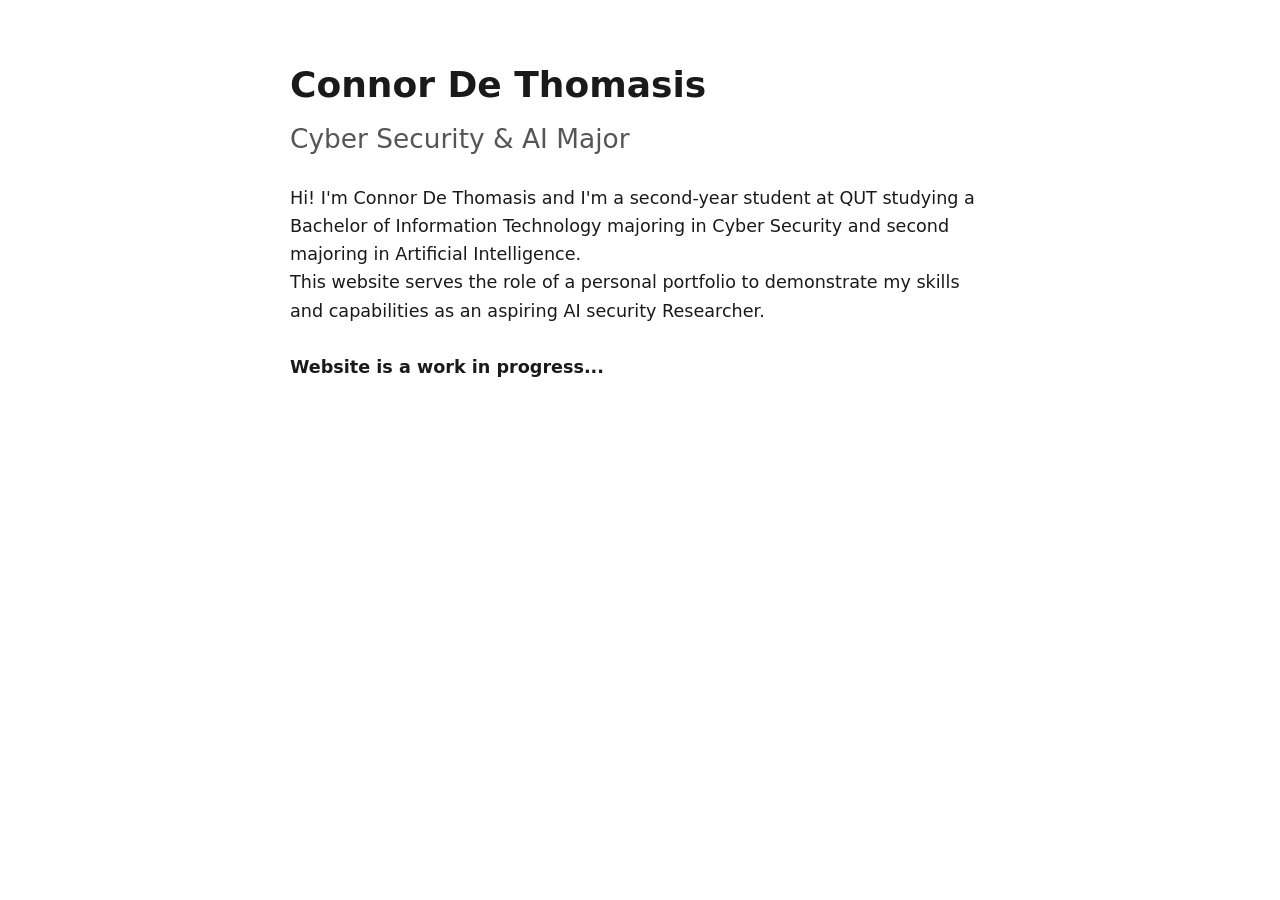
==== index.html @ cc7275a4 "reformatted" ====
<!DOCTYPE html>
<!--[if lt IE 7]>      <html class="no-js lt-ie9 lt-ie8 lt-ie7"> <![endif]-->
<!--[if IE 7]>         <html class="no-js lt-ie9 lt-ie8"> <![endif]-->
<!--[if IE 8]>         <html class="no-js lt-ie9"> <![endif]-->
<!--[if gt IE 8]>      <html class="no-js"> <!--<![endif]-->
<html>
    <head>
        <meta charset="utf-8">
        <meta http-equiv="X-UA-Compatible" content="IE=edge">
        <title>Connor De Thomasis</title>
        <meta name="description" content="">
        <meta name="viewport" content="width=device-width, initial-scale=1">
        <link rel="stylesheet" href="style.css">
    </head>
    <body>
        <!--[if lt IE 7]>
            <p class="browsehappy">You are using an <strong>outdated</strong> browser. Please <a href="#">upgrade your browser</a> to improve your experience.</p>
        <![endif]-->
        <h1>Connor De Thomasis</h1>
        <h2>Cyber Security & AI Major</h2>
        <p>
            Hi! I'm Connor De Thomasis and I'm a second-year student at QUT studying a Bachelor of Information Technology 
            majoring in Cyber Security and second majoring in Artificial Intelligence.<br>
            This website serves the role of a personal portfolio to demonstrate 
            my skills and capabilities as an aspiring AI security Researcher.<br>
            <br>
            <strong>Website is a work in progress...</strong>
        </p>
    </body>
</html>
---- style.css ----
body {
  max-width: 700px;
  margin: 0 auto;
  padding: 2rem 1.5rem;
  font-family: system-ui, -apple-system, Arial, sans-serif;
  font-size: 1.1rem;
  line-height: 1.6;
  color: #1a1a1a;
  background: #ffffff;
}
 
h1 {
  margin-bottom: 0.25rem;
  font-size: 2.25rem;
}
 
h2 {
  margin-top: 0;
  font-weight: normal;
  color: #555;
}
 
p {
  margin-top: 1.5rem;
}
 
a {
  color: #0066cc;
}
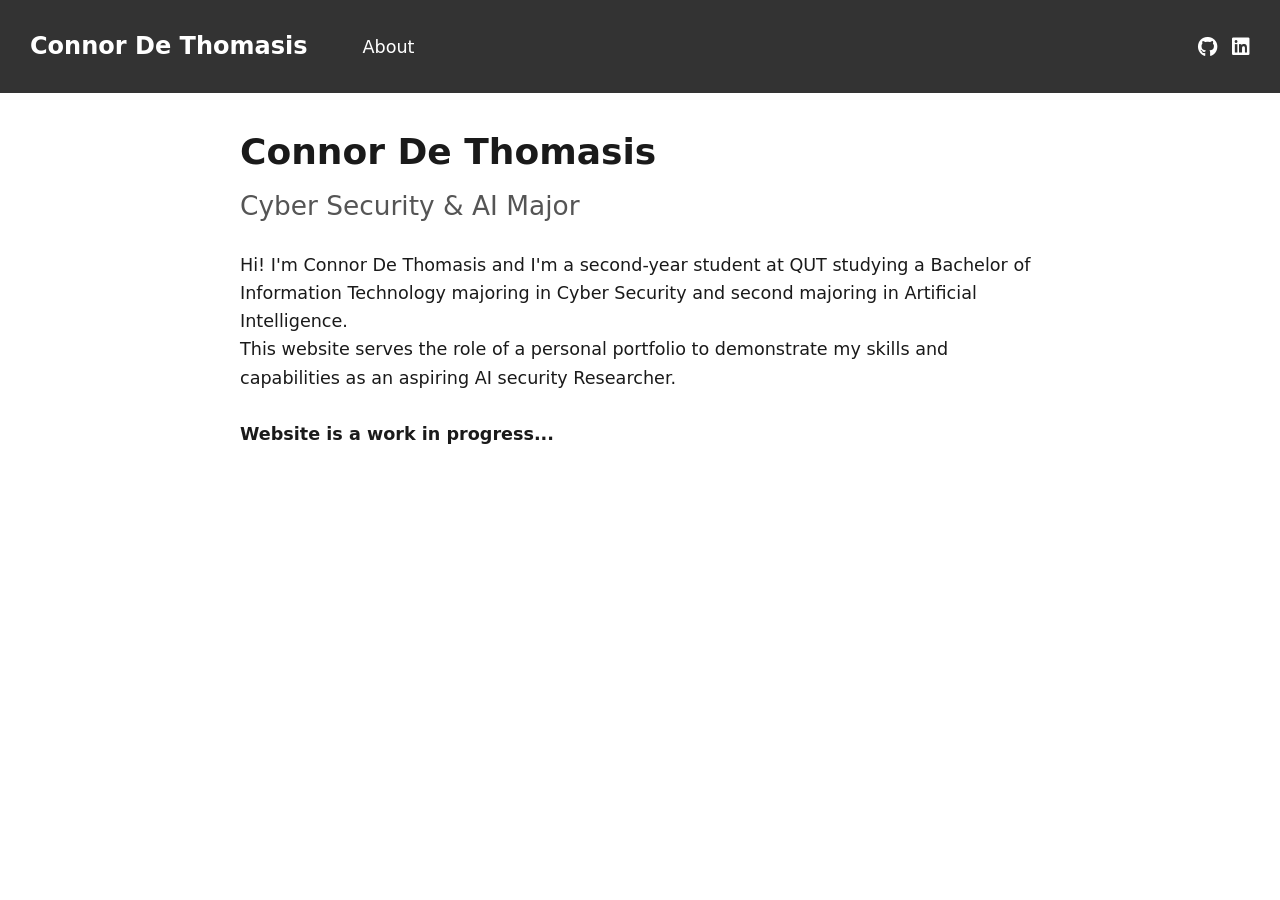
==== commit ad7d164a: "Added Navbar" ====
--- a/index.html
+++ b/index.html
@@ -10,21 +10,50 @@
         <title>Connor De Thomasis</title>
         <meta name="description" content="">
         <meta name="viewport" content="width=device-width, initial-scale=1">
+        <!-- Styling -->
         <link rel="stylesheet" href="style.css">
+        <!-- Icon Container -->
+        <link rel="stylesheet" href="https://cdnjs.cloudflare.com/ajax/libs/font-awesome/6.5.1/css/all.min.css">
     </head>
+    
     <body>
+
+        <!-- Navigation Bar -->
+        
+        <nav class="navbar">
+            <div class="nav-left">
+                <div class="logo">Connor De Thomasis</div>
+
+                <ul class="nav-links">
+                    <li><a href="#about">About</a></li>
+                </ul>
+            </div>
+            <div class="social-icons">
+                <a href="https://github.com/connordethomasis" target="_blank" aria-label="GitHub"><i class="fab fa-github"></i></a>
+                <a href="https://www.linkedin.com/in/connor-de-thomasis/" target="_blank" aria-label="LinkedIn"><i class="fab fa-linkedin"></i></a>
+            </div>
+        </nav>
+
         <!--[if lt IE 7]>
             <p class="browsehappy">You are using an <strong>outdated</strong> browser. Please <a href="#">upgrade your browser</a> to improve your experience.</p>
         <![endif]-->
-        <h1>Connor De Thomasis</h1>
-        <h2>Cyber Security & AI Major</h2>
-        <p>
-            Hi! I'm Connor De Thomasis and I'm a second-year student at QUT studying a Bachelor of Information Technology 
-            majoring in Cyber Security and second majoring in Artificial Intelligence.<br>
-            This website serves the role of a personal portfolio to demonstrate 
-            my skills and capabilities as an aspiring AI security Researcher.<br>
-            <br>
-            <strong>Website is a work in progress...</strong>
-        </p>
+        <main class="text-container">
+
+        <section id="about">
+            <h1>Connor De Thomasis</h1>
+            <h2>Cyber Security & AI Major</h2>
+            <p>
+                Hi! I'm Connor De Thomasis and I'm a second-year student at QUT studying a Bachelor of Information Technology 
+                majoring in Cyber Security and second majoring in Artificial Intelligence.<br>
+                This website serves the role of a personal portfolio to demonstrate 
+                my skills and capabilities as an aspiring AI security Researcher.<br>
+                <br>
+                <strong>Website is a work in progress...</strong>
+            </p>
+        </section>
+
+        </main>
+        
+        
     </body>
 </html>
--- a/style.css
+++ b/style.css
@@ -1,12 +1,73 @@
 body {
-  max-width: 700px;
   margin: 0 auto;
-  padding: 2rem 1.5rem;
   font-family: system-ui, -apple-system, Arial, sans-serif;
   font-size: 1.1rem;
   line-height: 1.6;
   color: #1a1a1a;
   background: #ffffff;
+}
+
+.navbar {
+  display: flex;
+  justify-content: space-between;
+  align-items: center;
+  background-color: #333;
+  padding: 15px 30px;
+}
+
+/* Includes Logo and Nav Links */
+.nav-left {
+  display: flex;
+  align-items: center;
+}
+
+.logo {
+  color: #fff;
+  font-size: 24px;
+  font-weight: bold;
+}
+
+.nav-links {
+  display: flex;
+  list-style: none;
+}
+
+.nav-links li {
+  padding: 0 15px;
+}
+
+.nav-links a {
+  color: #fff;
+  text-decoration: none;
+}
+
+.nav-links a:hover {
+  color: #ccb844  
+}
+
+/* Aligned to the right */
+.social-icons {
+  display: flex;
+  gap: 15px;
+}
+
+.social-icons a {
+  color: #fff;
+  font-size: 20px;
+  transition: transform 0.2s ease, color 0.2s ease;
+}
+
+.social-icons a:hover {
+  color: #ccb844;
+  transform: scale(1.1);
+}
+
+
+/* Body excluding Navbar */
+.text-container {
+  max-width: 800px;
+  margin: 0 auto;
+  padding: 0 20px;
 }
  
 h1 {
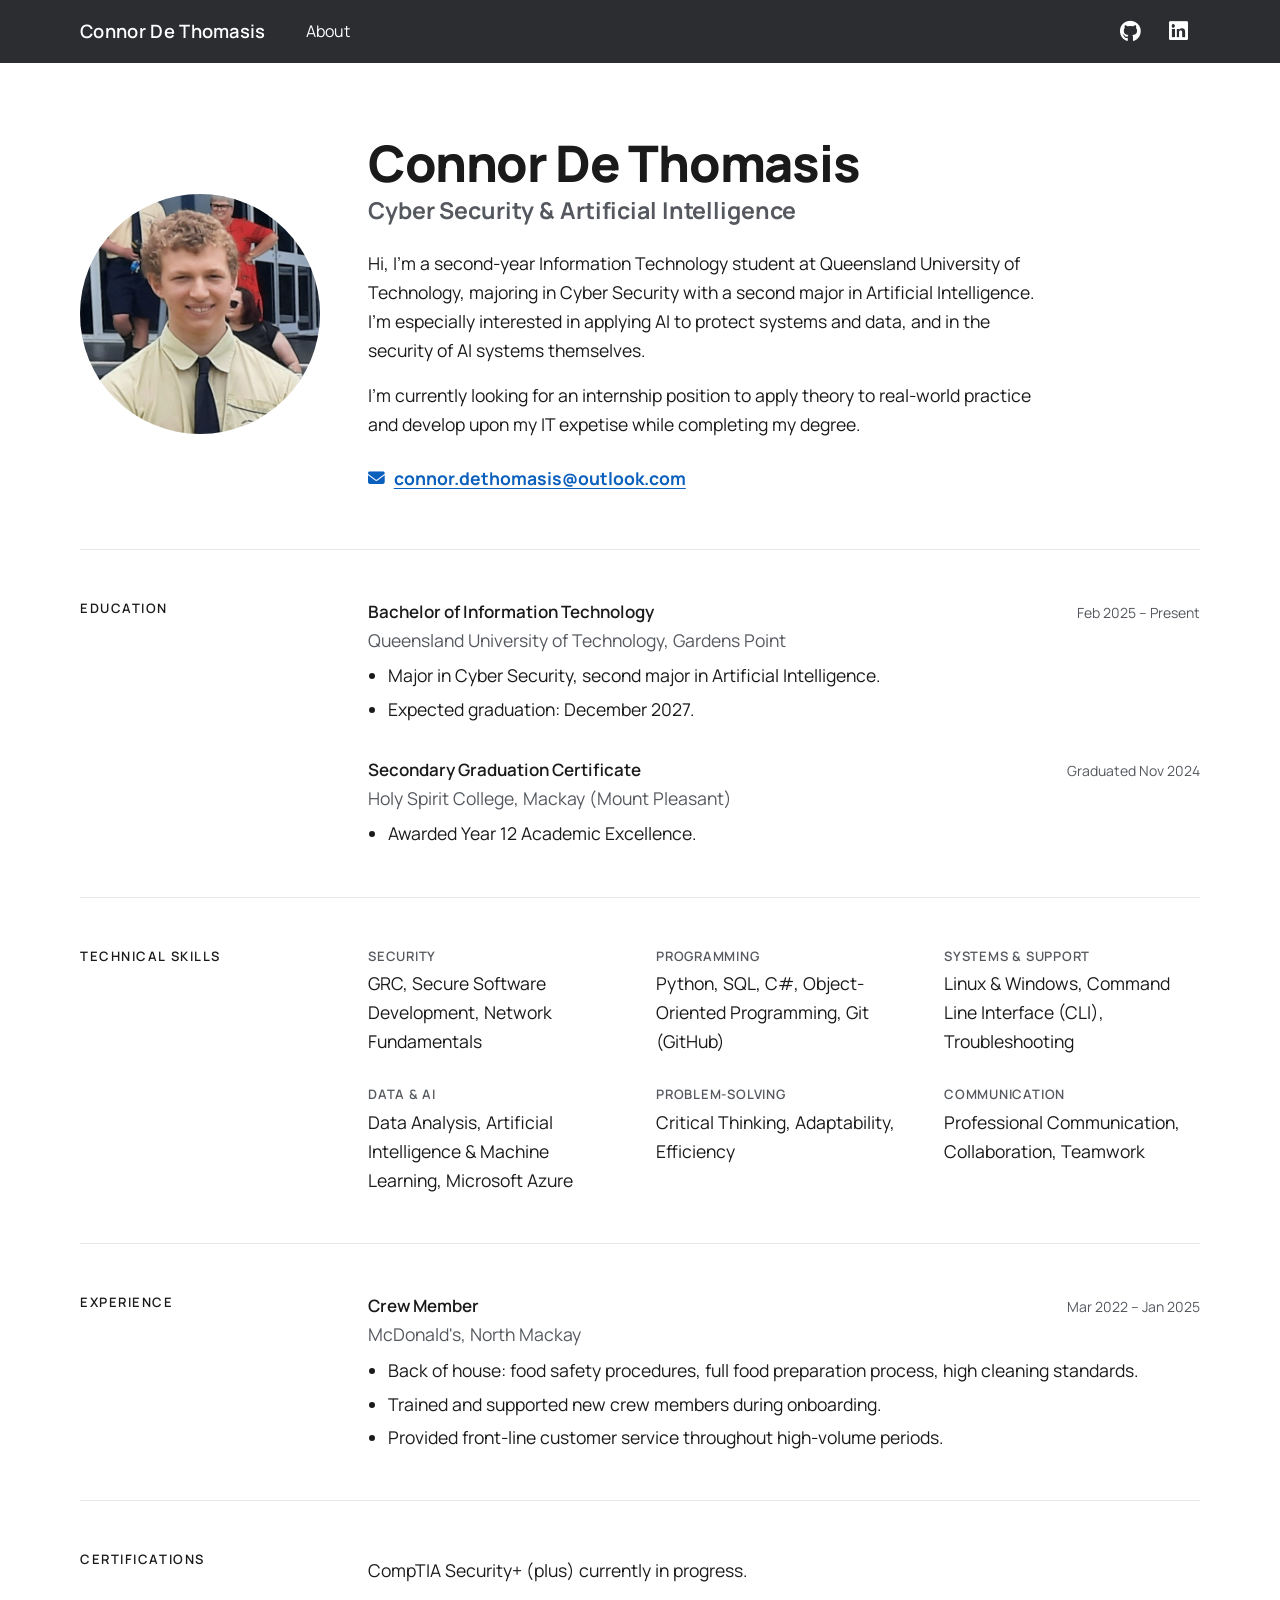
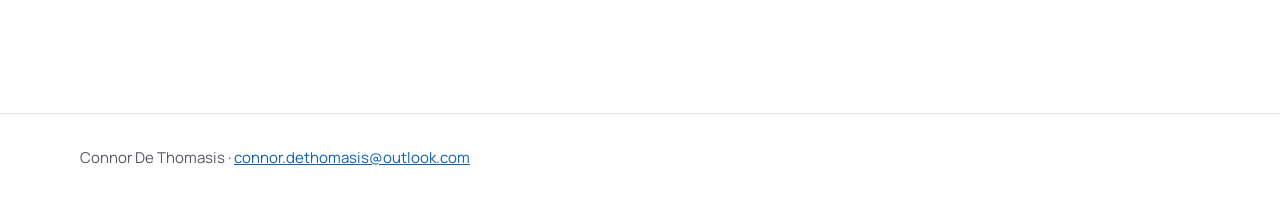
==== commit 0c75bda0: "Completed About Section, Revised Styling & Added JS" ====
--- a/index.html
+++ b/index.html
@@ -1,59 +1,184 @@
 <!DOCTYPE html>
-<!--[if lt IE 7]>      <html class="no-js lt-ie9 lt-ie8 lt-ie7"> <![endif]-->
-<!--[if IE 7]>         <html class="no-js lt-ie9 lt-ie8"> <![endif]-->
-<!--[if IE 8]>         <html class="no-js lt-ie9"> <![endif]-->
-<!--[if gt IE 8]>      <html class="no-js"> <!--<![endif]-->
-<html>
+<!--[if lt IE 7]>      <html lang="en" class="no-js lt-ie9 lt-ie8 lt-ie7"> <![endif]-->
+<!--[if IE 7]>         <html lang="en" class="no-js lt-ie9 lt-ie8"> <![endif]-->
+<!--[if IE 8]>         <html lang="en" class="no-js lt-ie9"> <![endif]-->
+<!--[if gt IE 8]>      <html lang="en"> <![endif]-->
     <head>
         <meta charset="utf-8">
         <meta http-equiv="X-UA-Compatible" content="IE=edge">
-        <title>Connor De Thomasis</title>
-        <meta name="description" content="">
+        <title>Connor De Thomasis — Cyber Security &amp; AI</title>
+        <meta name="description" content="Personal portfolio of Connor De Thomasis, an Information Technology student at QUT majoring in Cyber Security with a second major in Artificial Intelligence.">
         <meta name="viewport" content="width=device-width, initial-scale=1">
+        <!-- Typeface -->
+        <link rel="preconnect" href="https://fonts.googleapis.com">
+        <link rel="preconnect" href="https://fonts.gstatic.com" crossorigin>
+        <link rel="stylesheet" href="https://fonts.googleapis.com/css2?family=Manrope:wght@400;500;600;700&display=swap">
         <!-- Styling -->
         <link rel="stylesheet" href="style.css">
         <!-- Icon Container -->
         <link rel="stylesheet" href="https://cdnjs.cloudflare.com/ajax/libs/font-awesome/6.5.1/css/all.min.css">
     </head>
-    
+
     <body>
 
+        <a class="skip-link" href="#main">Skip to main content</a>
+
         <!-- Navigation Bar -->
-        
-        <nav class="navbar">
-            <div class="nav-left">
-                <div class="logo">Connor De Thomasis</div>
 
-                <ul class="nav-links">
-                    <li><a href="#about">About</a></li>
-                </ul>
-            </div>
-            <div class="social-icons">
-                <a href="https://github.com/connordethomasis" target="_blank" aria-label="GitHub"><i class="fab fa-github"></i></a>
-                <a href="https://www.linkedin.com/in/connor-de-thomasis/" target="_blank" aria-label="LinkedIn"><i class="fab fa-linkedin"></i></a>
+        <nav class="navbar" aria-label="Primary">
+            <div class="nav-inner">
+                <div class="nav-left">
+                    <div class="logo">Connor De Thomasis</div>
+
+                    <ul class="nav-links">
+                        <li><a href="#about">About</a></li>
+                    </ul>
+                </div>
+                <div class="social-icons">
+                    <a href="https://github.com/connordethomasis" target="_blank" rel="noopener" aria-label="GitHub profile (opens in a new tab)"><i class="fab fa-github" aria-hidden="true"></i></a>
+                    <a href="https://www.linkedin.com/in/connor-de-thomasis/" target="_blank" rel="noopener" aria-label="LinkedIn profile (opens in a new tab)"><i class="fab fa-linkedin" aria-hidden="true"></i></a>
+                </div>
             </div>
         </nav>
 
         <!--[if lt IE 7]>
             <p class="browsehappy">You are using an <strong>outdated</strong> browser. Please <a href="#">upgrade your browser</a> to improve your experience.</p>
         <![endif]-->
-        <main class="text-container">
 
-        <section id="about">
-            <h1>Connor De Thomasis</h1>
-            <h2>Cyber Security & AI Major</h2>
-            <p>
-                Hi! I'm Connor De Thomasis and I'm a second-year student at QUT studying a Bachelor of Information Technology 
-                majoring in Cyber Security and second majoring in Artificial Intelligence.<br>
-                This website serves the role of a personal portfolio to demonstrate 
-                my skills and capabilities as an aspiring AI security Researcher.<br>
-                <br>
-                <strong>Website is a work in progress...</strong>
-            </p>
+        <main class="page" id="main" tabindex="-1">
+
+        <section id="about" class="hero" aria-labelledby="about-heading">
+
+            <div class="hero-portrait">
+                <img class="portrait" src="Images/pfp.jpg" width="600" height="600"
+                     alt="Connor De Thomasis">
+            </div>
+
+            <div class="hero-text">
+                <h1 id="about-heading">Connor De Thomasis</h1>
+                <p class="tagline">Cyber Security &amp; Artificial Intelligence</p>
+                <p class="lede">
+                    Hi, I'm a second-year Information Technology student at Queensland University of
+                    Technology, majoring in Cyber Security with a second major in Artificial
+                    Intelligence. I'm especially interested in applying AI to protect systems and
+                    data, and in the security of AI systems themselves.
+                </p>
+                <p class="lede">
+                    I'm currently looking for an internship position to apply theory to real-world 
+                    practice and develop upon my IT expetise while completing my degree.
+                </p>
+                <p class="email">
+                    <a href="mailto:connor.dethomasis@outlook.com">
+                        <i class="fas fa-envelope" aria-hidden="true"></i>
+                        <span>connor.dethomasis@outlook.com</span>
+                    </a>
+                </p>
+            </div>
+
+        </section>
+
+        <section class="section" aria-labelledby="education-heading">
+            <h2 id="education-heading">Education</h2>
+
+            <div class="section-body">
+                <article class="entry">
+                    <div class="entry-head">
+                        <h3>Bachelor of Information Technology</h3>
+                        <p class="entry-date">Feb 2025 – Present</p>
+                    </div>
+                    <p class="entry-org">Queensland University of Technology, Gardens Point</p>
+                    <ul>
+                        <li>Major in Cyber Security, second major in Artificial Intelligence.</li>
+                        <li>Expected graduation: December 2027.</li>
+                    </ul>
+                </article>
+
+                <article class="entry">
+                    <div class="entry-head">
+                        <h3>Secondary Graduation Certificate</h3>
+                        <p class="entry-date">Graduated Nov 2024</p>
+                    </div>
+                    <p class="entry-org">Holy Spirit College, Mackay (Mount Pleasant)</p>
+                    <ul>
+                        <li>Awarded Year 12 Academic Excellence.</li>
+                    </ul>
+                </article>
+            </div>
+        </section>
+
+        <section class="section" aria-labelledby="skills-heading">
+            <h2 id="skills-heading">Technical Skills</h2>
+
+            <div class="section-body">
+                <dl class="skills">
+                    <div class="skill">
+                        <dt>Security</dt>
+                        <dd>GRC, Secure Software Development, Network Fundamentals</dd>
+                    </div>
+                    <div class="skill">
+                        <dt>Programming</dt>
+                        <dd>Python, SQL, C#, Object-Oriented Programming, Git (GitHub)</dd>
+                    </div>
+                    <div class="skill">
+                        <dt>Systems &amp; Support</dt>
+                        <dd>Linux &amp; Windows, Command Line Interface (CLI), Troubleshooting</dd>
+                    </div>
+                    <div class="skill">
+                        <dt>Data &amp; AI</dt>
+                        <dd>Data Analysis, Artificial Intelligence &amp; Machine Learning, Microsoft Azure</dd>
+                    </div>
+                    <div class="skill">
+                        <dt>Problem-Solving</dt>
+                        <dd>Critical Thinking, Adaptability, Efficiency</dd>
+                    </div>
+                    <div class="skill">
+                        <dt>Communication</dt>
+                        <dd>Professional Communication, Collaboration, Teamwork</dd>
+                    </div>
+                </dl>
+            </div>
+        </section>
+
+        <section class="section" aria-labelledby="experience-heading">
+            <h2 id="experience-heading">Experience</h2>
+
+            <div class="section-body">
+                <article class="entry">
+                    <div class="entry-head">
+                        <h3>Crew Member</h3>
+                        <p class="entry-date">Mar 2022 – Jan 2025</p>
+                    </div>
+                    <p class="entry-org">McDonald's, North Mackay</p>
+                    <ul>
+                        <li>Back of house: food safety procedures, full food preparation process, high cleaning standards.</li>
+                        <li>Trained and supported new crew members during onboarding.</li>
+                        <li>Provided front-line customer service throughout high-volume periods.</li>
+                    </ul>
+                </article>
+            </div>
+        </section>
+
+        <section class="section" aria-labelledby="certifications-heading">
+            <h2 id="certifications-heading">Certifications</h2>
+
+            <div class="section-body">
+                <ul class="plain-list">
+                    <li>CompTIA Security+ (plus) currently in progress.</li>
+                </ul>
+            </div>
         </section>
 
         </main>
-        
-        
+
+        <footer class="site-footer">
+            <p>
+                Connor De Thomasis
+                <span aria-hidden="true">·</span>
+                <a href="mailto:connor.dethomasis@outlook.com">connor.dethomasis@outlook.com</a>
+            </p>
+        </footer>
+
+        <script src="script.js" defer></script>
+
     </body>
 </html>
--- a/style.css
+++ b/style.css
@@ -1,90 +1,385 @@
+:root {
+  --container: 1120px;
+  --label-col: 240px;   /* portrait in the hero, section label below it */
+  --gutter: 3rem;
+
+  --ink: #1a1a1a;
+  --ink-muted: #55595f;
+  --bg: #fff;
+  --bar: #2b2d31;
+  --accent: #ccb844;
+  --link: #0b5fbd;
+  --rule: #e4e6e9;
+
+  --font: 'Manrope', system-ui, -apple-system, 'Segoe UI', Roboto, Helvetica, Arial, sans-serif;
+}
+
 body {
+  margin: 0;
+  font-family: var(--font);
+  font-size: 1.1rem;
+  font-weight: 400;
+  line-height: 1.65;
+  color: var(--ink);
+  background: var(--bg);
+  overflow-wrap: break-word;
+}
+
+/* WCAG 2.2 — 2.4.7 Focus Visible, 2.4.13 Focus Appearance.
+   Outlines clear 3:1 against the surface behind them. */
+a:focus-visible,
+main:focus-visible {
+  outline: 3px solid var(--ink);
+  outline-offset: 2px;
+  border-radius: 3px;
+}
+
+.navbar a:focus-visible {
+  outline-color: var(--accent);
+}
+
+main:focus-visible {
+  outline-offset: -3px;
+}
+
+/* WCAG 2.2 — 2.4.1 Bypass Blocks */
+.skip-link {
+  position: absolute;
+  left: 1rem;
+  top: 1rem;
+  z-index: 30;
+  padding: 0.5rem 1rem;
+  background: var(--bg);
+  color: var(--ink);
+  border: 2px solid var(--ink);
+  border-radius: 4px;
+  transform: translateY(-400%);
+}
+
+.skip-link:focus {
+  transform: translateY(0);
+}
+
+/* --- Navigation --- */
+
+.navbar {
+  position: sticky;
+  top: 0;
+  z-index: 20;
+  background-color: var(--bar);
+  transition: transform 0.25s ease;
+}
+
+.navbar.is-hidden {
+  transform: translateY(-100%);
+}
+
+/* WCAG 2.2 — 2.3.3 Animation from Interactions */
+@media (prefers-reduced-motion: reduce) {
+  .navbar {
+    transition: none;
+  }
+}
+
+.nav-inner {
+  display: flex;
+  flex-wrap: wrap;
+  gap: 0.5rem 2rem;
+  justify-content: space-between;
+  align-items: center;
+  max-width: var(--container);
   margin: 0 auto;
-  font-family: system-ui, -apple-system, Arial, sans-serif;
-  font-size: 1.1rem;
-  line-height: 1.6;
-  color: #1a1a1a;
-  background: #ffffff;
-}
-
-.navbar {
-  display: flex;
-  justify-content: space-between;
-  align-items: center;
-  background-color: #333;
-  padding: 15px 30px;
-}
-
-/* Includes Logo and Nav Links */
+  padding: 0.6rem 2rem;
+}
+
 .nav-left {
   display: flex;
-  align-items: center;
+  flex-wrap: wrap;
+  align-items: center;
+  gap: 2.5rem;
 }
 
 .logo {
   color: #fff;
-  font-size: 24px;
-  font-weight: bold;
+  font-size: 1.15rem;
+  font-weight: 600;
+  letter-spacing: 0.02rem;
 }
 
 .nav-links {
   display: flex;
+  gap: 0.75rem;
   list-style: none;
-}
-
-.nav-links li {
-  padding: 0 15px;
-}
-
-.nav-links a {
+  margin: 0;
+  padding: 0;
+}
+
+.nav-links a,
+.social-icons a {
+  display: inline-flex;
+  align-items: center;
+  justify-content: center;
+  min-width: 2.75rem;
+  min-height: 2.75rem;
   color: #fff;
   text-decoration: none;
 }
 
-.nav-links a:hover {
-  color: #ccb844  
-}
-
-/* Aligned to the right */
+.nav-links a {
+  font-size: 1rem;
+}
+
+.nav-links a:hover,
+.social-icons a:hover {
+  color: var(--accent);
+}
+
 .social-icons {
   display: flex;
-  gap: 15px;
+  gap: 0.25rem;
 }
 
 .social-icons a {
-  color: #fff;
-  font-size: 20px;
+  font-size: 1.35rem;
   transition: transform 0.2s ease, color 0.2s ease;
 }
 
 .social-icons a:hover {
-  color: #ccb844;
   transform: scale(1.1);
 }
 
-
-/* Body excluding Navbar */
-.text-container {
-  max-width: 800px;
+/* --- Page shell --- */
+
+.page {
+  max-width: var(--container);
   margin: 0 auto;
-  padding: 0 20px;
-}
- 
+  padding: 4.5rem 2rem 5rem;
+}
+
+.page:focus {
+  outline: none;
+}
+
+/* One shared spine: Narrow left column and Wide content column */
+.hero,
+.section {
+  scroll-margin-top: 5rem; /* info doesn't end up under the navbar when jumped to via an anchor link */
+  display: grid;
+  grid-template-columns: minmax(0, var(--label-col)) minmax(0, 1fr);
+  gap: 0 var(--gutter);
+}
+
+/* --- Hero --- */
+
+.hero {
+  align-items: center;
+  padding-bottom: 3.5rem;
+}
+
+.portrait {
+  display: block;
+  width: 100%;
+  height: auto;
+  aspect-ratio: 1;
+  object-fit: cover;
+  border-radius: 50%;
+}
+
+.hero-text > :first-child {
+  margin-top: 0;
+}
+
+.hero-text > :last-child {
+  margin-bottom: 0;
+}
+
 h1 {
-  margin-bottom: 0.25rem;
-  font-size: 2.25rem;
-}
- 
+  margin: 0 0 0.25rem;
+  font-size: clamp(2.25rem, 1.55rem + 2.4vw, 3.15rem);
+  font-weight: 900;
+  line-height: 1.1;
+  letter-spacing: -0.025em;
+}
+
+.tagline {
+  margin: 0 0 1.5rem;
+  font-size: clamp(1.2rem, 1.02rem + 0.6vw, 1.45rem);
+  font-weight: 700;
+  line-height: 1.3;
+  letter-spacing: -0.005em;
+  color: var(--ink-muted);
+}
+
+/* Keeps the intro at a readable line length */
+.lede {
+  max-width: 62ch;
+}
+
+.email {
+  margin-top: 1.5rem;
+}
+
+/* Standalone email link */
+.email a,
+.site-footer a {
+  display: inline-block;
+  min-height: 1.5rem;
+}
+
+.email a {
+  display: inline-flex;
+  align-items: center;
+  gap: 0.55rem;
+  font-weight: 700;
+  text-decoration: none;
+}
+
+.email a .fa-envelope {
+  font-size: 0.95em;
+}
+
+.email a span {
+  text-decoration: underline;
+  text-underline-offset: 0.16em;
+}
+
+.email a:hover span {
+  text-decoration-thickness: 2px;
+}
+
+/* --- Sections --- */
+
+.section {
+  border-top: 1px solid var(--rule);
+  padding: 3rem 0;
+}
+
 h2 {
-  margin-top: 0;
-  font-weight: normal;
-  color: #555;
-}
- 
+  margin: 0;
+  font-size: 0.8125rem;
+  font-weight: 600;
+  letter-spacing: 0.12em;
+  text-transform: uppercase;
+  color: var(--ink);
+}
+
+h3 {
+  margin: 0;
+  font-size: 1.0625rem;
+  font-weight: 600;
+}
+
+.entry + .entry {
+  margin-top: 2rem;
+}
+
+.entry-head {
+  display: flex;
+  flex-wrap: wrap;
+  justify-content: space-between;
+  align-items: baseline;
+  gap: 0 1rem;
+}
+
+.entry-date {
+  margin: 0;
+  font-size: 0.875rem;
+  color: var(--ink-muted);
+  white-space: nowrap;
+}
+
+.entry-org {
+  margin: 0;
+  color: var(--ink-muted);
+}
+
+/* Skill groups spread across the content column and reflow */
+.skills {
+  display: grid;
+  grid-template-columns: repeat(auto-fit, minmax(230px, 1fr));
+  gap: 1.75rem 2rem;
+  margin: 0;
+}
+
+.skill dt {
+  margin-bottom: 0.15rem;
+  font-size: 0.8125rem;
+  font-weight: 600;
+  letter-spacing: 0.06em;
+  text-transform: uppercase;
+  color: var(--ink-muted);
+}
+
+.skill dd {
+  margin: 0;
+}
+
+/* --- Footer --- */
+
+.site-footer {
+  border-top: 1px solid var(--rule);
+  color: var(--ink-muted);
+  font-size: 0.9375rem;
+}
+
+.site-footer p {
+  max-width: var(--container);
+  margin: 0 auto;
+  padding: 2rem;
+}
+
+/* --- Shared elements --- */
+
 p {
-  margin-top: 1.5rem;
-}
- 
+  margin: 1rem 0;
+}
+
+ul {
+  margin: 0.4rem 0 0;
+  padding-left: 1.25rem;
+}
+
+li + li {
+  margin-top: 0.3rem;
+}
+
+.plain-list {
+  list-style: none;
+  padding-left: 0;
+}
+
 a {
-  color: #0066cc;
+  color: var(--link);
+}
+
+/* WCAG 2.2 — 1.4.10 Reflow: single column, no horizontal scroll at 320px */
+@media (max-width: 60rem) {
+  .hero,
+  .section {
+    grid-template-columns: minmax(0, 1fr);
+    gap: 1.25rem;
+  }
+
+  .hero {
+    justify-items: start;
+    padding-bottom: 2.5rem;
+  }
+
+  .portrait {
+    max-width: 200px;
+  }
+
+  .page {
+    padding: 3rem 1.5rem 3.5rem;
+  }
+
+  .nav-inner,
+  .site-footer p {
+    padding-left: 1.5rem;
+    padding-right: 1.5rem;
+  }
+
+  .section {
+    padding: 2.5rem 0;
+  }
 }
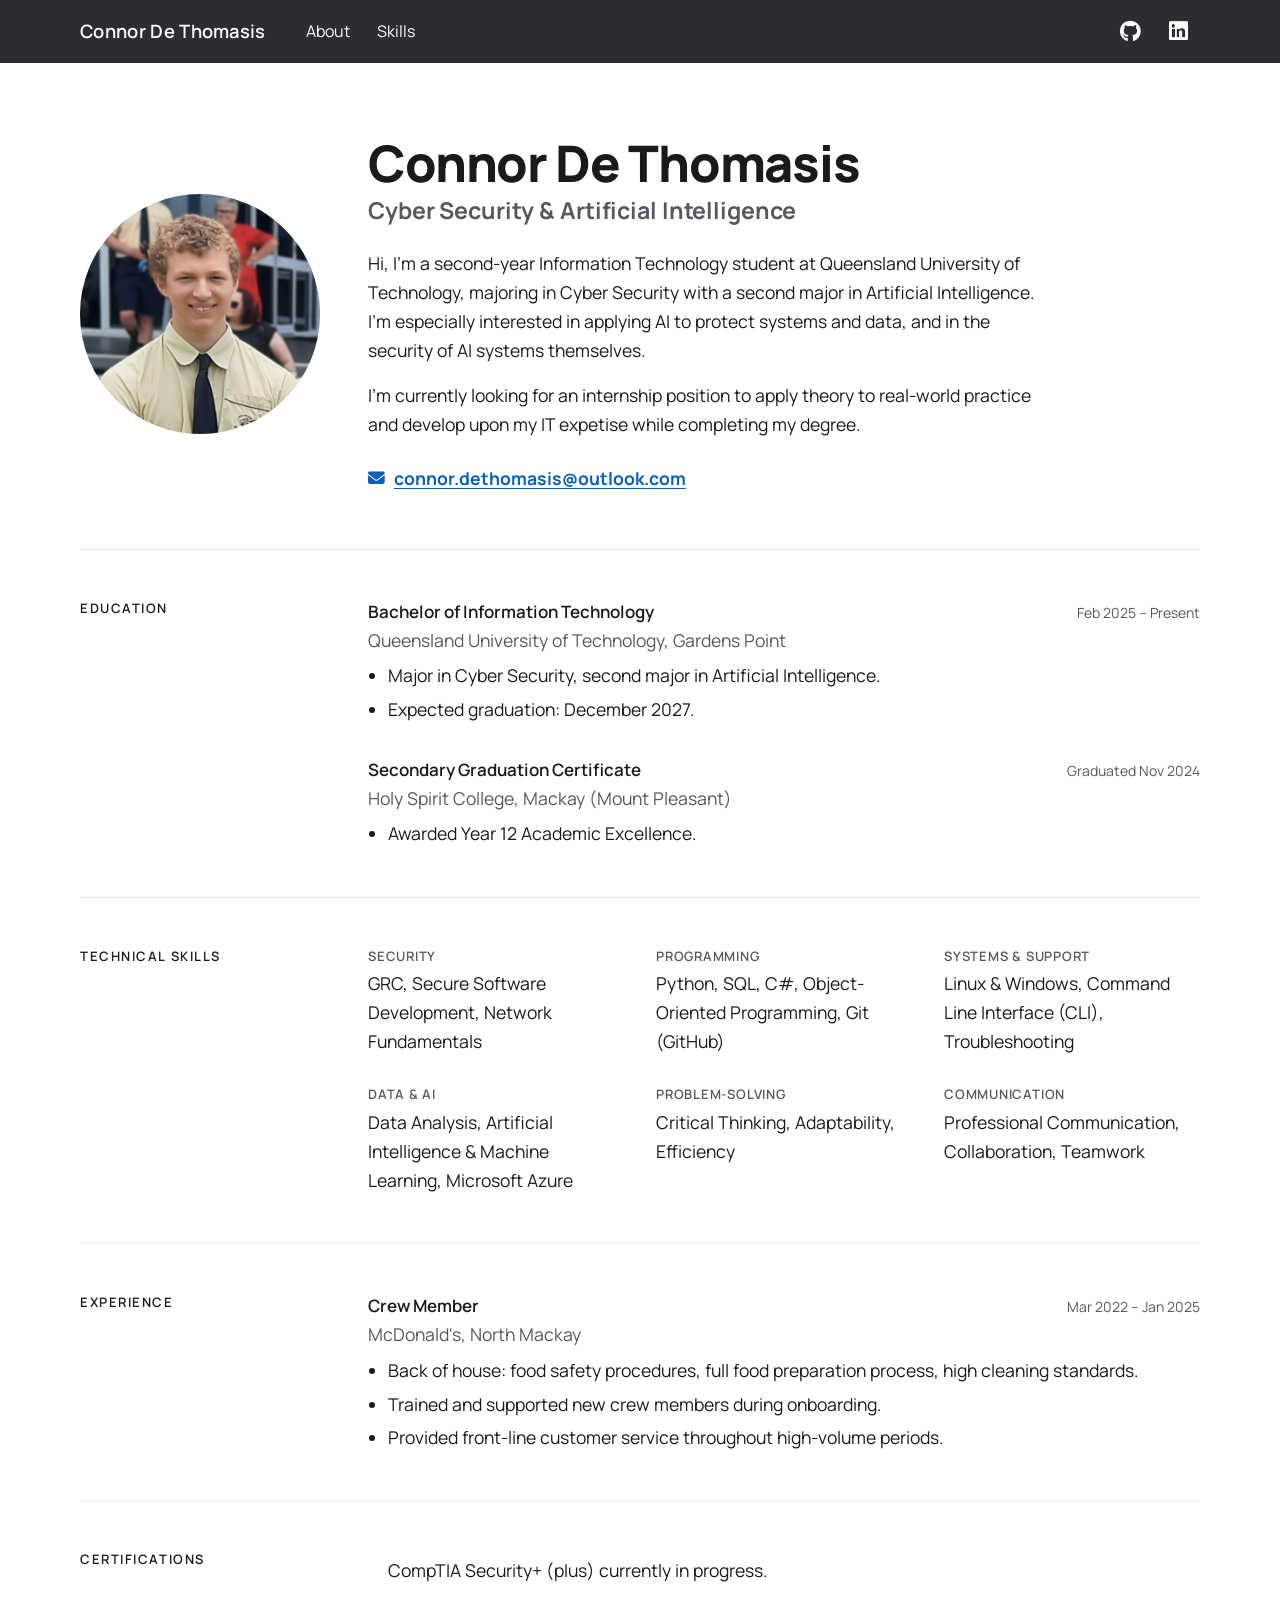
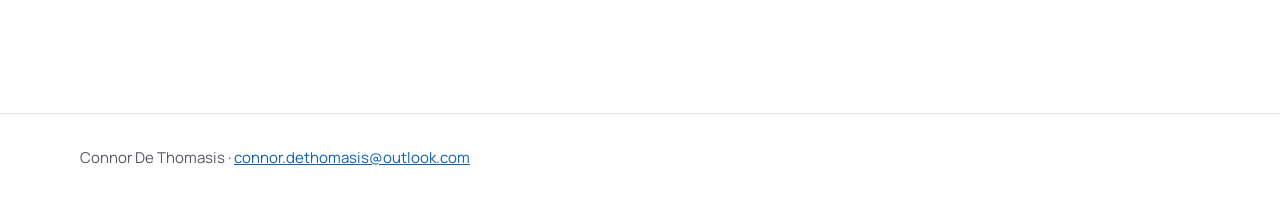
==== commit 6e9d8c54: "Navigation & Code Touch up" ====
--- a/index.html
+++ b/index.html
@@ -32,6 +32,7 @@
 
                     <ul class="nav-links">
                         <li><a href="#about">About</a></li>
+                        <li><a href="#skills">Skills</a></li>
                     </ul>
                 </div>
                 <div class="social-icons">
@@ -47,127 +48,127 @@
 
         <main class="page" id="main" tabindex="-1">
 
-        <section id="about" class="hero" aria-labelledby="about-heading">
-
-            <div class="hero-portrait">
-                <img class="portrait" src="Images/pfp.jpg" width="600" height="600"
-                     alt="Connor De Thomasis">
-            </div>
-
-            <div class="hero-text">
-                <h1 id="about-heading">Connor De Thomasis</h1>
-                <p class="tagline">Cyber Security &amp; Artificial Intelligence</p>
-                <p class="lede">
-                    Hi, I'm a second-year Information Technology student at Queensland University of
-                    Technology, majoring in Cyber Security with a second major in Artificial
-                    Intelligence. I'm especially interested in applying AI to protect systems and
-                    data, and in the security of AI systems themselves.
-                </p>
-                <p class="lede">
-                    I'm currently looking for an internship position to apply theory to real-world 
-                    practice and develop upon my IT expetise while completing my degree.
-                </p>
-                <p class="email">
-                    <a href="mailto:connor.dethomasis@outlook.com">
-                        <i class="fas fa-envelope" aria-hidden="true"></i>
-                        <span>connor.dethomasis@outlook.com</span>
-                    </a>
-                </p>
-            </div>
-
-        </section>
-
-        <section class="section" aria-labelledby="education-heading">
-            <h2 id="education-heading">Education</h2>
-
-            <div class="section-body">
-                <article class="entry">
-                    <div class="entry-head">
-                        <h3>Bachelor of Information Technology</h3>
-                        <p class="entry-date">Feb 2025 – Present</p>
-                    </div>
-                    <p class="entry-org">Queensland University of Technology, Gardens Point</p>
-                    <ul>
-                        <li>Major in Cyber Security, second major in Artificial Intelligence.</li>
-                        <li>Expected graduation: December 2027.</li>
+            <section id="about" class="hero" aria-labelledby="about-heading">
+            
+                <div class="hero-portrait">
+                    <img class="portrait" src="img/pfp.png" width="600" height="600"
+                         alt="Connor De Thomasis">
+                </div>
+            
+                <div class="hero-text">
+                    <h1 id="about-heading">Connor De Thomasis</h1>
+                    <p class="tagline">Cyber Security &amp; Artificial Intelligence</p>
+                    <p class="lede">
+                        Hi, I'm a second-year Information Technology student at Queensland University of
+                        Technology, majoring in Cyber Security with a second major in Artificial
+                        Intelligence. I'm especially interested in applying AI to protect systems and
+                        data, and in the security of AI systems themselves.
+                    </p>
+                    <p class="lede">
+                        I'm currently looking for an internship position to apply theory to real-world 
+                        practice and develop upon my IT expetise while completing my degree.
+                    </p>
+                    <p class="email">
+                        <a href="mailto:connor.dethomasis@outlook.com">
+                            <i class="fas fa-envelope" aria-hidden="true"></i>
+                            <span>connor.dethomasis@outlook.com</span>
+                        </a>
+                    </p>
+                </div>
+            
+            </section>
+        
+            <section class="section" aria-labelledby="education-heading">
+                <h2 id="education-heading">Education</h2>
+            
+                <div class="section-body">
+                    <article class="entry">
+                        <div class="entry-head">
+                            <h3>Bachelor of Information Technology</h3>
+                            <p class="entry-date">Feb 2025 – Present</p>
+                        </div>
+                        <p class="entry-org">Queensland University of Technology, Gardens Point</p>
+                        <ul>
+                            <li>Major in Cyber Security, second major in Artificial Intelligence.</li>
+                            <li>Expected graduation: December 2027.</li>
+                        </ul>
+                    </article>
+                
+                    <article class="entry">
+                        <div class="entry-head">
+                            <h3>Secondary Graduation Certificate</h3>
+                            <p class="entry-date">Graduated Nov 2024</p>
+                        </div>
+                        <p class="entry-org">Holy Spirit College, Mackay (Mount Pleasant)</p>
+                        <ul>
+                            <li>Awarded Year 12 Academic Excellence.</li>
+                        </ul>
+                    </article>
+                </div>
+            </section>
+        
+            <section id="skills" class="section" aria-labelledby="skills-heading">
+                <h2 id="skills-heading">Technical Skills</h2>
+            
+                <div class="section-body">
+                    <dl class="skills">
+                        <div class="skill">
+                            <dt>Security</dt>
+                            <dd>GRC, Secure Software Development, Network Fundamentals</dd>
+                        </div>
+                        <div class="skill">
+                            <dt>Programming</dt>
+                            <dd>Python, SQL, C#, Object-Oriented Programming, Git (GitHub)</dd>
+                        </div>
+                        <div class="skill">
+                            <dt>Systems &amp; Support</dt>
+                            <dd>Linux &amp; Windows, Command Line Interface (CLI), Troubleshooting</dd>
+                        </div>
+                        <div class="skill">
+                            <dt>Data &amp; AI</dt>
+                            <dd>Data Analysis, Artificial Intelligence &amp; Machine Learning, Microsoft Azure</dd>
+                        </div>
+                        <div class="skill">
+                            <dt>Problem-Solving</dt>
+                            <dd>Critical Thinking, Adaptability, Efficiency</dd>
+                        </div>
+                        <div class="skill">
+                            <dt>Communication</dt>
+                            <dd>Professional Communication, Collaboration, Teamwork</dd>
+                        </div>
+                    </dl>
+                </div>
+            </section>
+        
+            <section class="section" aria-labelledby="experience-heading">
+                <h2 id="experience-heading">Experience</h2>
+            
+                <div class="section-body">
+                    <article class="entry">
+                        <div class="entry-head">
+                            <h3>Crew Member</h3>
+                            <p class="entry-date">Mar 2022 – Jan 2025</p>
+                        </div>
+                        <p class="entry-org">McDonald's, North Mackay</p>
+                        <ul>
+                            <li>Back of house: food safety procedures, full food preparation process, high cleaning standards.</li>
+                            <li>Trained and supported new crew members during onboarding.</li>
+                            <li>Provided front-line customer service throughout high-volume periods.</li>
+                        </ul>
+                    </article>
+                </div>
+            </section>
+        
+            <section class="section" aria-labelledby="certifications-heading">
+                <h2 id="certifications-heading">Certifications</h2>
+            
+                <div class="section-body">
+                    <ul class="plain-list">
+                        <li>CompTIA Security+ (plus) currently in progress.</li>
                     </ul>
-                </article>
-
-                <article class="entry">
-                    <div class="entry-head">
-                        <h3>Secondary Graduation Certificate</h3>
-                        <p class="entry-date">Graduated Nov 2024</p>
-                    </div>
-                    <p class="entry-org">Holy Spirit College, Mackay (Mount Pleasant)</p>
-                    <ul>
-                        <li>Awarded Year 12 Academic Excellence.</li>
-                    </ul>
-                </article>
-            </div>
-        </section>
-
-        <section class="section" aria-labelledby="skills-heading">
-            <h2 id="skills-heading">Technical Skills</h2>
-
-            <div class="section-body">
-                <dl class="skills">
-                    <div class="skill">
-                        <dt>Security</dt>
-                        <dd>GRC, Secure Software Development, Network Fundamentals</dd>
-                    </div>
-                    <div class="skill">
-                        <dt>Programming</dt>
-                        <dd>Python, SQL, C#, Object-Oriented Programming, Git (GitHub)</dd>
-                    </div>
-                    <div class="skill">
-                        <dt>Systems &amp; Support</dt>
-                        <dd>Linux &amp; Windows, Command Line Interface (CLI), Troubleshooting</dd>
-                    </div>
-                    <div class="skill">
-                        <dt>Data &amp; AI</dt>
-                        <dd>Data Analysis, Artificial Intelligence &amp; Machine Learning, Microsoft Azure</dd>
-                    </div>
-                    <div class="skill">
-                        <dt>Problem-Solving</dt>
-                        <dd>Critical Thinking, Adaptability, Efficiency</dd>
-                    </div>
-                    <div class="skill">
-                        <dt>Communication</dt>
-                        <dd>Professional Communication, Collaboration, Teamwork</dd>
-                    </div>
-                </dl>
-            </div>
-        </section>
-
-        <section class="section" aria-labelledby="experience-heading">
-            <h2 id="experience-heading">Experience</h2>
-
-            <div class="section-body">
-                <article class="entry">
-                    <div class="entry-head">
-                        <h3>Crew Member</h3>
-                        <p class="entry-date">Mar 2022 – Jan 2025</p>
-                    </div>
-                    <p class="entry-org">McDonald's, North Mackay</p>
-                    <ul>
-                        <li>Back of house: food safety procedures, full food preparation process, high cleaning standards.</li>
-                        <li>Trained and supported new crew members during onboarding.</li>
-                        <li>Provided front-line customer service throughout high-volume periods.</li>
-                    </ul>
-                </article>
-            </div>
-        </section>
-
-        <section class="section" aria-labelledby="certifications-heading">
-            <h2 id="certifications-heading">Certifications</h2>
-
-            <div class="section-body">
-                <ul class="plain-list">
-                    <li>CompTIA Security+ (plus) currently in progress.</li>
-                </ul>
-            </div>
-        </section>
-
+                </div>
+            </section>
+        
         </main>
 
         <footer class="site-footer">
--- a/style.css
+++ b/style.css
@@ -74,7 +74,6 @@
   transform: translateY(-100%);
 }
 
-/* WCAG 2.2 — 2.3.3 Animation from Interactions */
 @media (prefers-reduced-motion: reduce) {
   .navbar {
     transition: none;
@@ -108,7 +107,8 @@
 
 .nav-links {
   display: flex;
-  gap: 0.75rem;
+  align-items: center;
+  gap: 1.5rem;
   list-style: none;
   margin: 0;
   padding: 0;
@@ -158,6 +158,15 @@
 
 .page:focus {
   outline: none;
+}
+
+.page ul {
+  margin: 0.4rem 0 0;
+  padding-left: 1.25rem;
+}
+
+.page li + li {
+  margin-top: 0.3rem;
 }
 
 /* One shared spine: Narrow left column and Wide content column */
@@ -334,15 +343,6 @@
   margin: 1rem 0;
 }
 
-ul {
-  margin: 0.4rem 0 0;
-  padding-left: 1.25rem;
-}
-
-li + li {
-  margin-top: 0.3rem;
-}
-
 .plain-list {
   list-style: none;
   padding-left: 0;
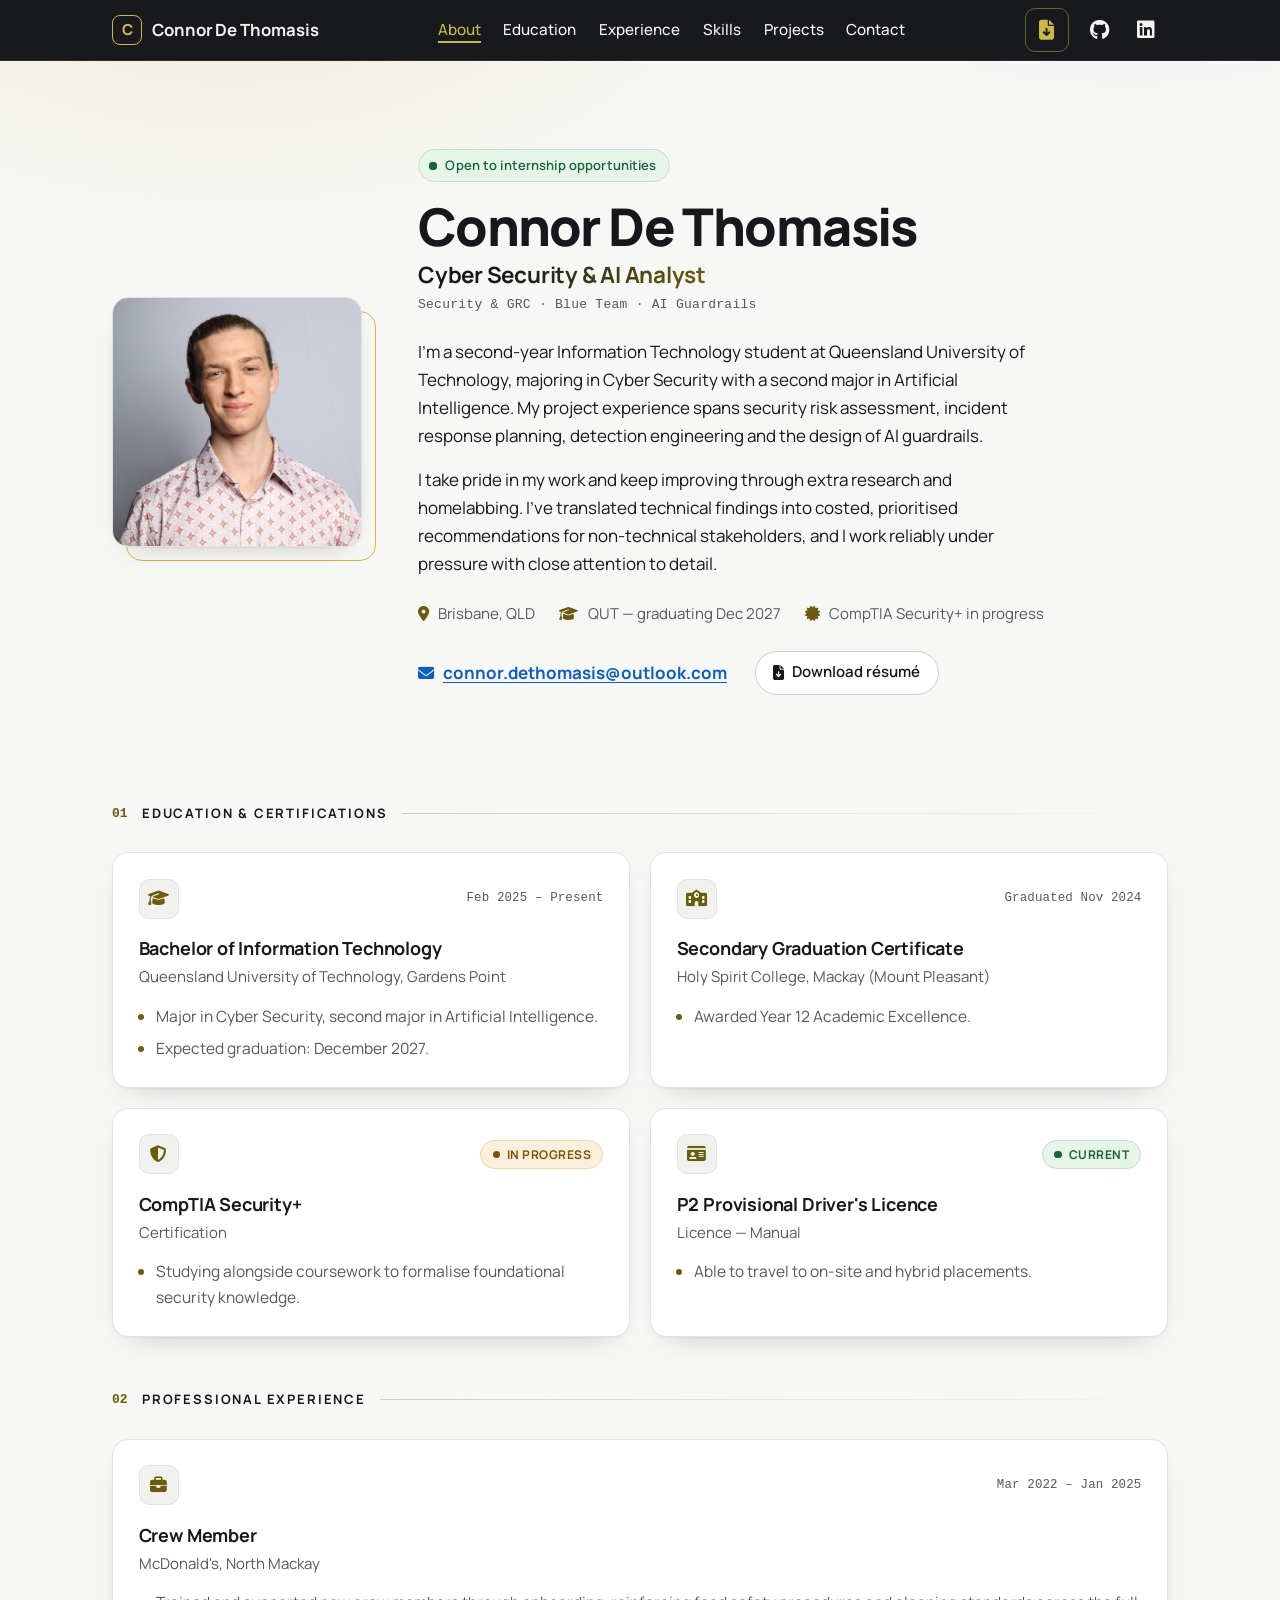
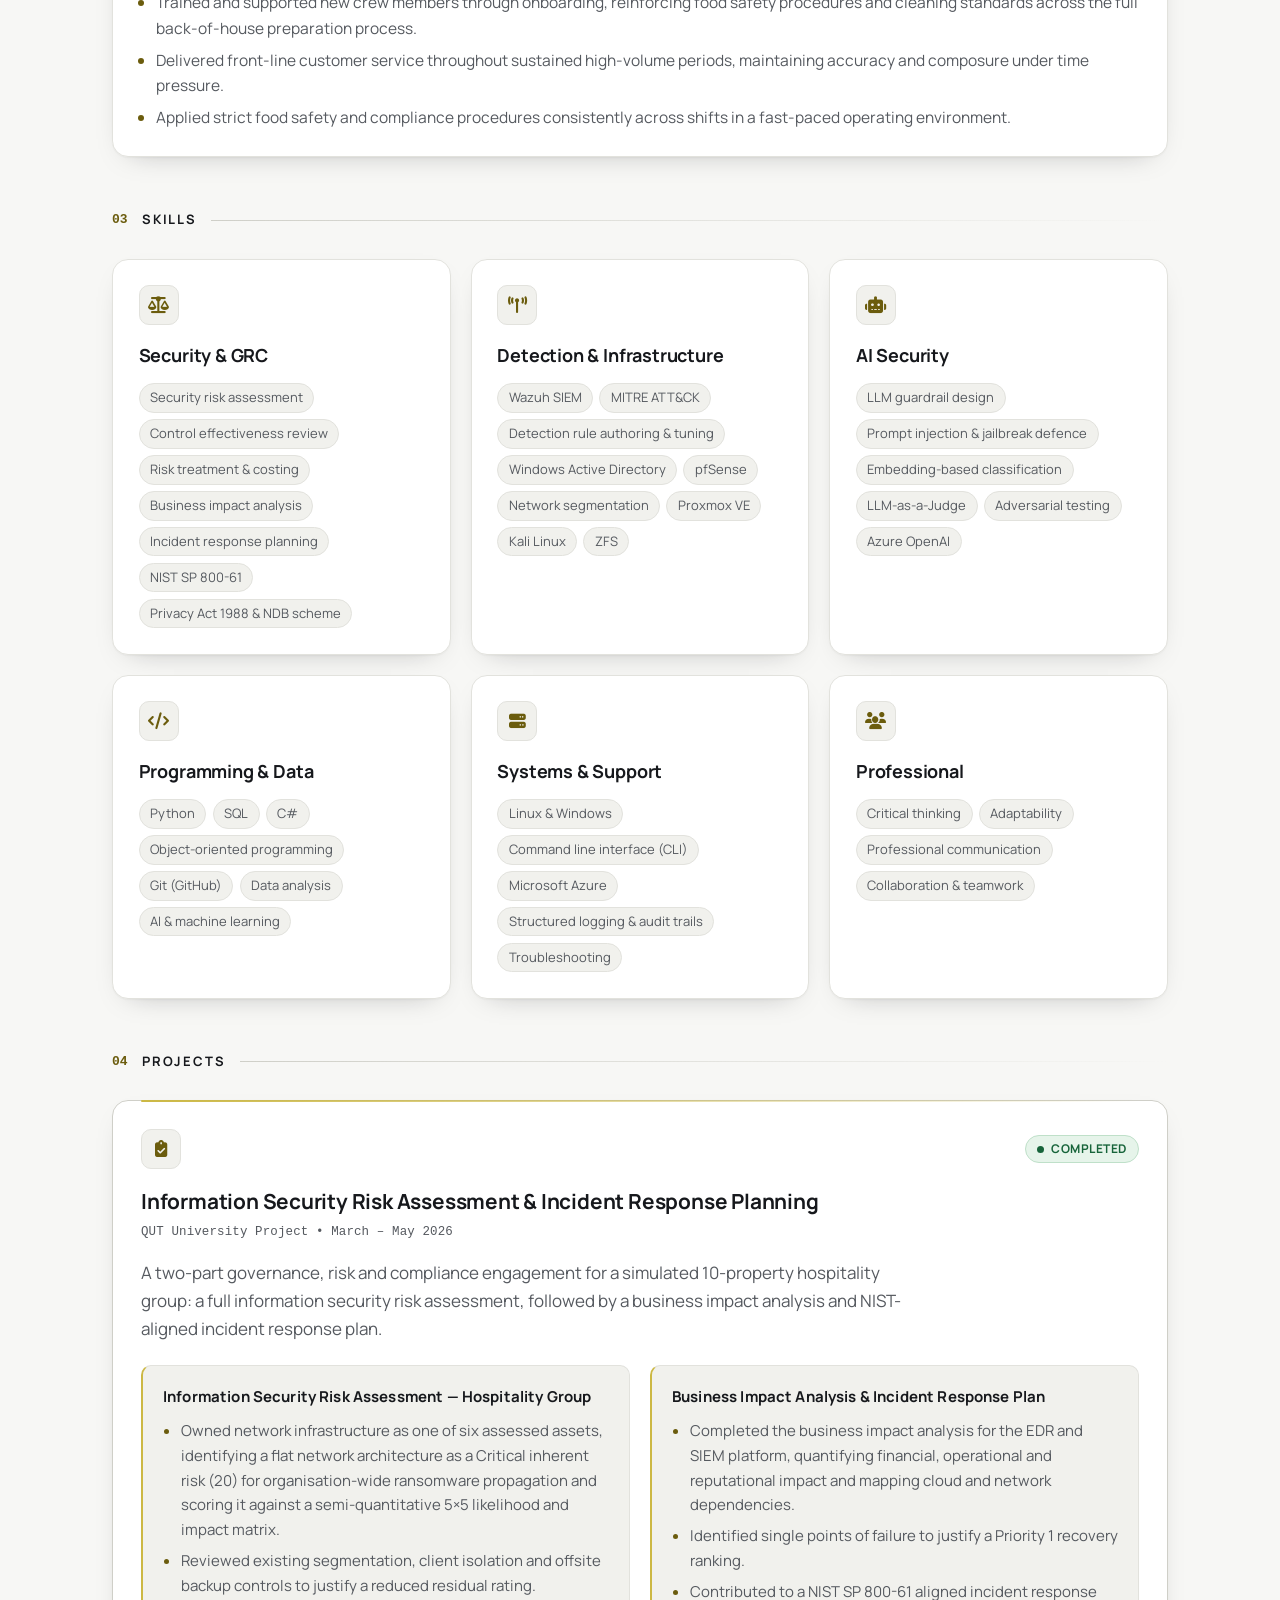
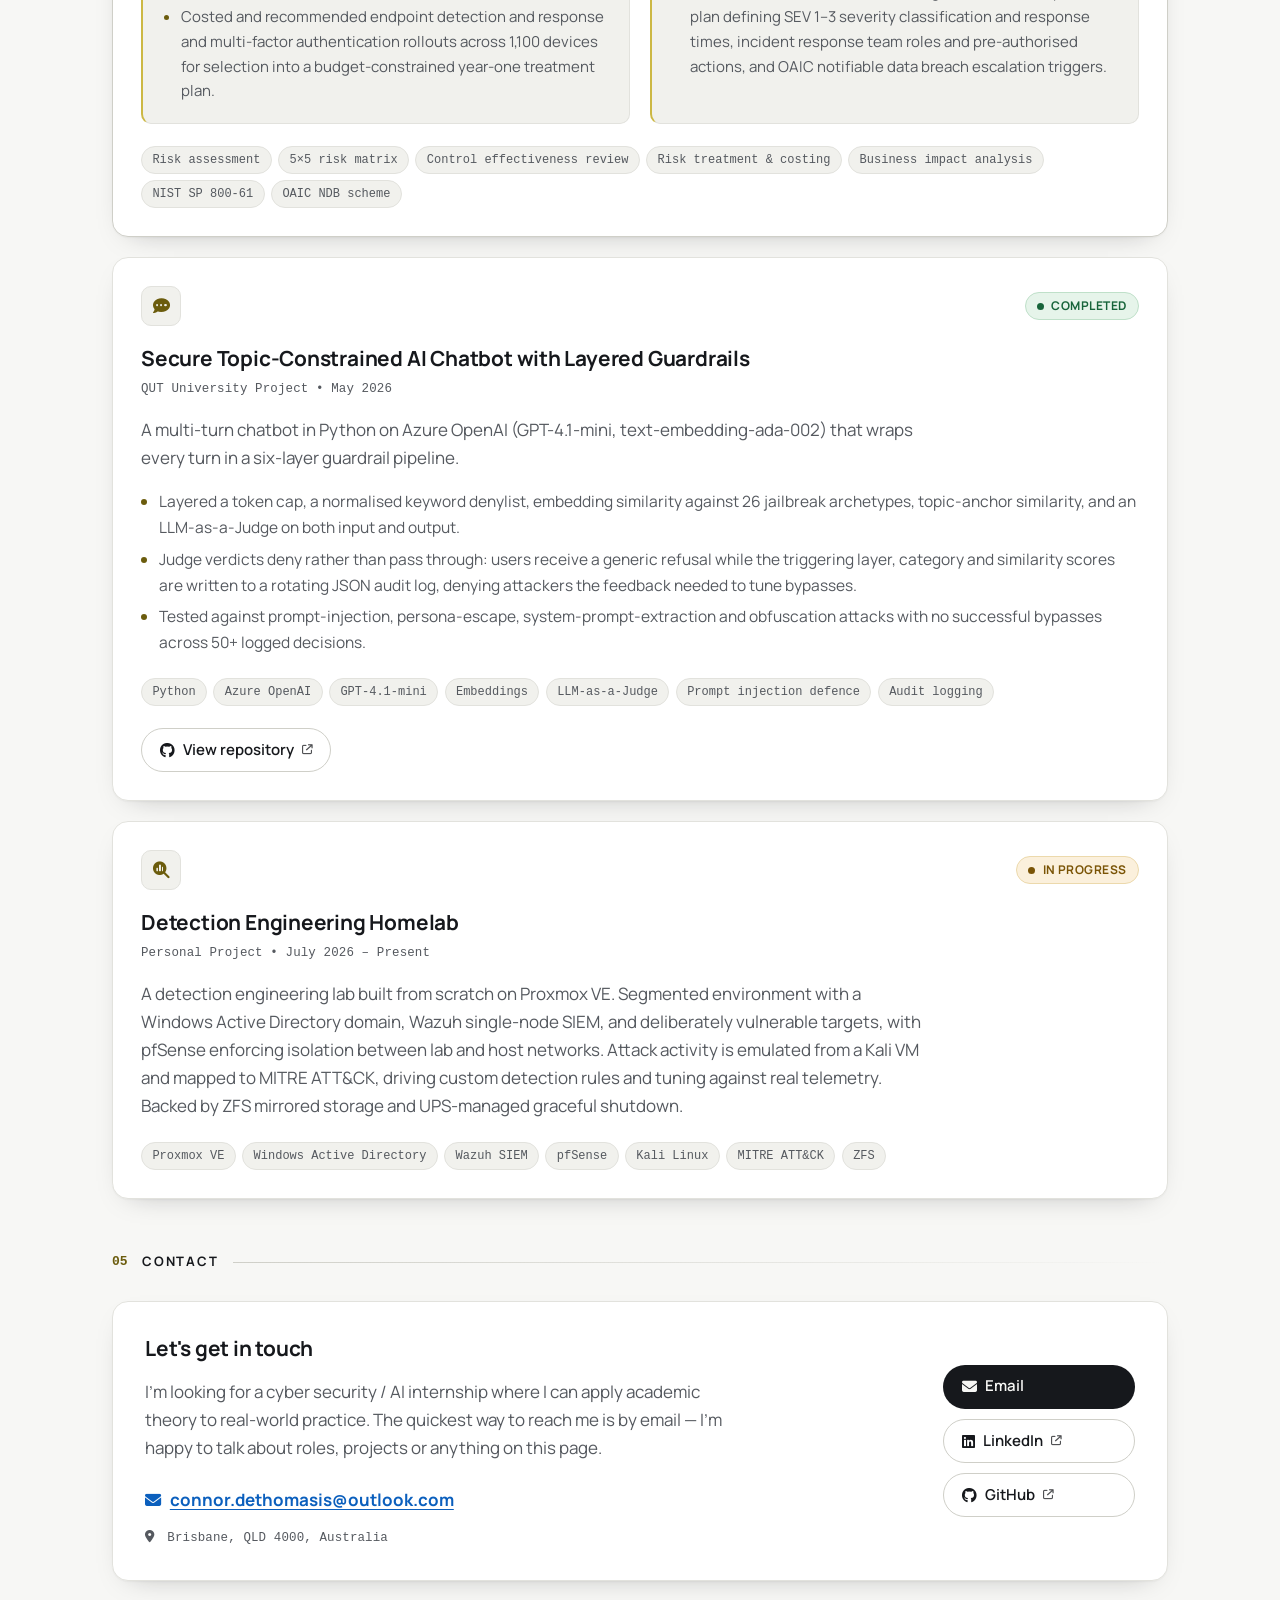
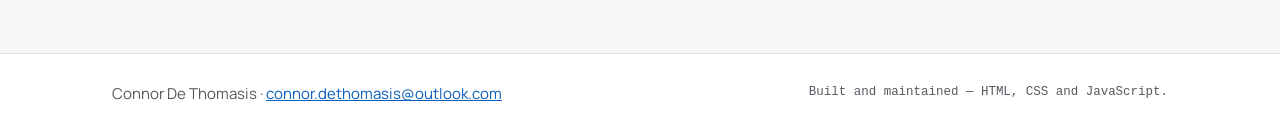
==== commit 6b98d88e: "Redone styling & format, Added project section & Resume" ====
--- a/index.html
+++ b/index.html
@@ -1,18 +1,26 @@
 <!DOCTYPE html>
-<!--[if lt IE 7]>      <html lang="en" class="no-js lt-ie9 lt-ie8 lt-ie7"> <![endif]-->
-<!--[if IE 7]>         <html lang="en" class="no-js lt-ie9 lt-ie8"> <![endif]-->
-<!--[if IE 8]>         <html lang="en" class="no-js lt-ie9"> <![endif]-->
-<!--[if gt IE 8]>      <html lang="en"> <![endif]-->
+<html lang="en">
+
     <head>
         <meta charset="utf-8">
-        <meta http-equiv="X-UA-Compatible" content="IE=edge">
         <title>Connor De Thomasis — Cyber Security &amp; AI</title>
         <meta name="description" content="Personal portfolio of Connor De Thomasis, an Information Technology student at QUT majoring in Cyber Security with a second major in Artificial Intelligence.">
         <meta name="viewport" content="width=device-width, initial-scale=1">
+        <meta name="theme-color" content="#17191d">
+
+        <!-- Social preview -->
+        <meta property="og:type" content="website">
+        <meta property="og:title" content="Connor De Thomasis — Cyber Security &amp; AI">
+        <meta property="og:description" content="Cyber Security &amp; AI student at QUT working across security risk assessment, incident response planning, detection engineering and AI guardrail design.">
+        <meta property="og:url" content="https://connordethomasis.github.io">
+
+        <!-- Inline mark, avoids a favicon request -->
+        <link rel="icon" href="data:image/svg+xml,<svg xmlns='http://www.w3.org/2000/svg' viewBox='0 0 64 64'><rect width='64' height='64' rx='14' fill='%2317191d'/><text x='32' y='44' font-family='Manrope,Arial,sans-serif' font-size='34' font-weight='700' fill='%23ccb844' text-anchor='middle'>C</text></svg>">
+
         <!-- Typeface -->
         <link rel="preconnect" href="https://fonts.googleapis.com">
         <link rel="preconnect" href="https://fonts.gstatic.com" crossorigin>
-        <link rel="stylesheet" href="https://fonts.googleapis.com/css2?family=Manrope:wght@400;500;600;700&display=swap">
+        <link rel="stylesheet" href="https://fonts.googleapis.com/css2?family=Manrope:wght@400;500;600;700;800&display=swap">
         <!-- Styling -->
         <link rel="stylesheet" href="style.css">
         <!-- Icon Container -->
@@ -27,156 +35,485 @@
 
         <nav class="navbar" aria-label="Primary">
             <div class="nav-inner">
-                <div class="nav-left">
-                    <div class="logo">Connor De Thomasis</div>
-
+                <a class="logo" href="#about">
+                    <span class="logo-mark" aria-hidden="true">C</span>
+                    <span class="logo-name">Connor De Thomasis</span>
+                </a>
+
+                <button class="nav-toggle" type="button" id="nav-toggle" aria-controls="nav-menu" aria-expanded="false">
+                    <i class="fa-solid fa-bars" aria-hidden="true"></i>
+                    <span class="visually-hidden">Menu</span>
+                </button>
+
+                <div class="nav-menu" id="nav-menu">
                     <ul class="nav-links">
                         <li><a href="#about">About</a></li>
+                        <li><a href="#education">Education</a></li>
+                        <li><a href="#experience">Experience</a></li>
                         <li><a href="#skills">Skills</a></li>
+                        <li><a href="#projects">Projects</a></li>
+                        <li><a href="#contact">Contact</a></li>
                     </ul>
-                </div>
-                <div class="social-icons">
-                    <a href="https://github.com/connordethomasis" target="_blank" rel="noopener" aria-label="GitHub profile (opens in a new tab)"><i class="fab fa-github" aria-hidden="true"></i></a>
-                    <a href="https://www.linkedin.com/in/connor-de-thomasis/" target="_blank" rel="noopener" aria-label="LinkedIn profile (opens in a new tab)"><i class="fab fa-linkedin" aria-hidden="true"></i></a>
+
+                    <div class="nav-actions">
+                        <a class="nav-icon nav-icon-resume" href="assets/connor-de-thomasis-resume.pdf" download
+                           title="Download résumé (PDF)" aria-label="Download résumé (PDF)">
+                            <i class="fa-solid fa-file-arrow-down" aria-hidden="true"></i>
+                        </a>
+                        <a class="nav-icon" href="https://github.com/connordethomasis" target="_blank" rel="noopener"
+                           title="GitHub" aria-label="GitHub profile (opens in a new tab)">
+                            <i class="fab fa-github" aria-hidden="true"></i>
+                        </a>
+                        <a class="nav-icon" href="https://www.linkedin.com/in/connor-de-thomasis/" target="_blank" rel="noopener"
+                           title="LinkedIn" aria-label="LinkedIn profile (opens in a new tab)">
+                            <i class="fab fa-linkedin" aria-hidden="true"></i>
+                        </a>
+                    </div>
                 </div>
             </div>
         </nav>
 
-        <!--[if lt IE 7]>
-            <p class="browsehappy">You are using an <strong>outdated</strong> browser. Please <a href="#">upgrade your browser</a> to improve your experience.</p>
-        <![endif]-->
-
         <main class="page" id="main" tabindex="-1">
 
+            <!-- About -->
+
             <section id="about" class="hero" aria-labelledby="about-heading">
-            
+
                 <div class="hero-portrait">
-                    <img class="portrait" src="img/pfp.png" width="600" height="600"
+                    <img class="portrait" src="assets/pfp.jpg" width="600" height="600"
                          alt="Connor De Thomasis">
                 </div>
-            
+
                 <div class="hero-text">
+                    <p class="availability">
+                        <span class="pulse" aria-hidden="true"></span>
+                        Open to internship opportunities
+                    </p>
+
                     <h1 id="about-heading">Connor De Thomasis</h1>
-                    <p class="tagline">Cyber Security &amp; Artificial Intelligence</p>
+                    <p class="tagline">Cyber Security &amp; AI Analyst</p>
+                    <p class="subtagline">Security &amp; GRC <span aria-hidden="true">·</span> Blue Team <span aria-hidden="true">·</span> AI Guardrails</p>
+
                     <p class="lede">
-                        Hi, I'm a second-year Information Technology student at Queensland University of
+                        I'm a second-year Information Technology student at Queensland University of
                         Technology, majoring in Cyber Security with a second major in Artificial
-                        Intelligence. I'm especially interested in applying AI to protect systems and
-                        data, and in the security of AI systems themselves.
+                        Intelligence. My project experience spans security risk assessment, incident
+                        response planning, detection engineering and the design of AI guardrails.
                     </p>
                     <p class="lede">
-                        I'm currently looking for an internship position to apply theory to real-world 
-                        practice and develop upon my IT expetise while completing my degree.
+                        I take pride in my work and keep improving through extra research and homelabbing.
+                        I've translated technical findings into costed, prioritised recommendations for
+                        non-technical stakeholders, and I work reliably under pressure with close attention
+                        to detail.
                     </p>
-                    <p class="email">
-                        <a href="mailto:connor.dethomasis@outlook.com">
-                            <i class="fas fa-envelope" aria-hidden="true"></i>
-                            <span>connor.dethomasis@outlook.com</span>
-                        </a>
-                    </p>
-                </div>
-            
+
+                    <ul class="hero-facts">
+                        <li><i class="fa-solid fa-location-dot" aria-hidden="true"></i> Brisbane, QLD</li>
+                        <li><i class="fa-solid fa-graduation-cap" aria-hidden="true"></i> QUT — graduating Dec 2027</li>
+                        <li><i class="fa-solid fa-certificate" aria-hidden="true"></i> CompTIA Security+ in progress</li>
+                    </ul>
+
+                    <div class="hero-actions">
+                        <p class="email">
+                            <a href="mailto:connor.dethomasis@outlook.com">
+                                <i class="fas fa-envelope" aria-hidden="true"></i>
+                                <span>connor.dethomasis@outlook.com</span>
+                            </a>
+                        </p>
+                        <a class="btn btn-ghost" href="assets/connor-de-thomasis-resume.pdf" download>
+                            <i class="fa-solid fa-file-arrow-down" aria-hidden="true"></i>
+                            <span>Download résumé</span>
+                        </a>
+                    </div>
+                </div>
+
             </section>
-        
-            <section class="section" aria-labelledby="education-heading">
-                <h2 id="education-heading">Education</h2>
-            
-                <div class="section-body">
-                    <article class="entry">
-                        <div class="entry-head">
-                            <h3>Bachelor of Information Technology</h3>
-                            <p class="entry-date">Feb 2025 – Present</p>
-                        </div>
-                        <p class="entry-org">Queensland University of Technology, Gardens Point</p>
-                        <ul>
+
+            <!-- Education & Certifications -->
+
+            <section id="education" class="section" aria-labelledby="education-heading">
+                <div class="section-head">
+                    <span class="section-index" aria-hidden="true">01</span>
+                    <h2 id="education-heading">Education &amp; Certifications</h2>
+                    <span class="section-rule" aria-hidden="true"></span>
+                </div>
+
+                <div class="grid grid-2">
+                    <article class="card">
+                        <div class="card-top">
+                            <span class="card-icon" aria-hidden="true"><i class="fa-solid fa-graduation-cap"></i></span>
+                            <p class="meta">Feb 2025 – Present</p>
+                        </div>
+                        <h3>Bachelor of Information Technology</h3>
+                        <p class="card-org">Queensland University of Technology, Gardens Point</p>
+                        <ul class="bullets">
                             <li>Major in Cyber Security, second major in Artificial Intelligence.</li>
                             <li>Expected graduation: December 2027.</li>
                         </ul>
                     </article>
-                
-                    <article class="entry">
-                        <div class="entry-head">
-                            <h3>Secondary Graduation Certificate</h3>
-                            <p class="entry-date">Graduated Nov 2024</p>
-                        </div>
-                        <p class="entry-org">Holy Spirit College, Mackay (Mount Pleasant)</p>
-                        <ul>
+
+                    <article class="card">
+                        <div class="card-top">
+                            <span class="card-icon" aria-hidden="true"><i class="fa-solid fa-school"></i></span>
+                            <p class="meta">Graduated Nov 2024</p>
+                        </div>
+                        <h3>Secondary Graduation Certificate</h3>
+                        <p class="card-org">Holy Spirit College, Mackay (Mount Pleasant)</p>
+                        <ul class="bullets">
                             <li>Awarded Year 12 Academic Excellence.</li>
                         </ul>
                     </article>
+
+                    <article class="card">
+                        <div class="card-top">
+                            <span class="card-icon" aria-hidden="true"><i class="fa-solid fa-shield-halved"></i></span>
+                            <p class="status status-wip"><span class="dot" aria-hidden="true"></span>In progress</p>
+                        </div>
+                        <h3>CompTIA Security+</h3>
+                        <p class="card-org">Certification</p>
+                        <ul class="bullets">
+                            <li>Studying alongside coursework to formalise foundational security knowledge.</li>
+                        </ul>
+                    </article>
+
+                    <article class="card">
+                        <div class="card-top">
+                            <span class="card-icon" aria-hidden="true"><i class="fa-solid fa-id-card"></i></span>
+                            <p class="status status-done"><span class="dot" aria-hidden="true"></span>Current</p>
+                        </div>
+                        <h3>P2 Provisional Driver's Licence</h3>
+                        <p class="card-org">Licence — Manual</p>
+                        <ul class="bullets">
+                            <li>Able to travel to on-site and hybrid placements.</li>
+                        </ul>
+                    </article>
                 </div>
             </section>
-        
+
+            <!-- Professional Experience -->
+
+            <section id="experience" class="section" aria-labelledby="experience-heading">
+                <div class="section-head">
+                    <span class="section-index" aria-hidden="true">02</span>
+                    <h2 id="experience-heading">Professional Experience</h2>
+                    <span class="section-rule" aria-hidden="true"></span>
+                </div>
+
+                <div class="grid grid-1">
+                    <article class="card">
+                        <div class="card-top">
+                            <span class="card-icon" aria-hidden="true"><i class="fa-solid fa-briefcase"></i></span>
+                            <p class="meta">Mar 2022 – Jan 2025</p>
+                        </div>
+                        <h3>Crew Member</h3>
+                        <p class="card-org">McDonald's, North Mackay</p>
+                        <ul class="bullets">
+                            <li>Trained and supported new crew members through onboarding, reinforcing food safety
+                                procedures and cleaning standards across the full back-of-house preparation process.</li>
+                            <li>Delivered front-line customer service throughout sustained high-volume periods,
+                                maintaining accuracy and composure under time pressure.</li>
+                            <li>Applied strict food safety and compliance procedures consistently across shifts in a
+                                fast-paced operating environment.</li>
+                        </ul>
+                    </article>
+                </div>
+            </section>
+
+            <!-- Skills -->
+
             <section id="skills" class="section" aria-labelledby="skills-heading">
-                <h2 id="skills-heading">Technical Skills</h2>
-            
-                <div class="section-body">
-                    <dl class="skills">
-                        <div class="skill">
-                            <dt>Security</dt>
-                            <dd>GRC, Secure Software Development, Network Fundamentals</dd>
-                        </div>
-                        <div class="skill">
-                            <dt>Programming</dt>
-                            <dd>Python, SQL, C#, Object-Oriented Programming, Git (GitHub)</dd>
-                        </div>
-                        <div class="skill">
-                            <dt>Systems &amp; Support</dt>
-                            <dd>Linux &amp; Windows, Command Line Interface (CLI), Troubleshooting</dd>
-                        </div>
-                        <div class="skill">
-                            <dt>Data &amp; AI</dt>
-                            <dd>Data Analysis, Artificial Intelligence &amp; Machine Learning, Microsoft Azure</dd>
-                        </div>
-                        <div class="skill">
-                            <dt>Problem-Solving</dt>
-                            <dd>Critical Thinking, Adaptability, Efficiency</dd>
-                        </div>
-                        <div class="skill">
-                            <dt>Communication</dt>
-                            <dd>Professional Communication, Collaboration, Teamwork</dd>
-                        </div>
-                    </dl>
+                <div class="section-head">
+                    <span class="section-index" aria-hidden="true">03</span>
+                    <h2 id="skills-heading">Skills</h2>
+                    <span class="section-rule" aria-hidden="true"></span>
+                </div>
+
+                <div class="grid grid-3">
+                    <article class="card card-skill">
+                        <span class="card-icon" aria-hidden="true"><i class="fa-solid fa-scale-balanced"></i></span>
+                        <h3>Security &amp; GRC</h3>
+                        <ul class="chips">
+                            <li>Security risk assessment</li>
+                            <li>Control effectiveness review</li>
+                            <li>Risk treatment &amp; costing</li>
+                            <li>Business impact analysis</li>
+                            <li>Incident response planning</li>
+                            <li>NIST SP 800-61</li>
+                            <li>Privacy Act 1988 &amp; NDB scheme</li>
+                        </ul>
+                    </article>
+
+                    <article class="card card-skill">
+                        <span class="card-icon" aria-hidden="true"><i class="fa-solid fa-tower-broadcast"></i></span>
+                        <h3>Detection &amp; Infrastructure</h3>
+                        <ul class="chips">
+                            <li>Wazuh SIEM</li>
+                            <li>MITRE ATT&amp;CK</li>
+                            <li>Detection rule authoring &amp; tuning</li>
+                            <li>Windows Active Directory</li>
+                            <li>pfSense</li>
+                            <li>Network segmentation</li>
+                            <li>Proxmox VE</li>
+                            <li>Kali Linux</li>
+                            <li>ZFS</li>
+                        </ul>
+                    </article>
+
+                    <article class="card card-skill">
+                        <span class="card-icon" aria-hidden="true"><i class="fa-solid fa-robot"></i></span>
+                        <h3>AI Security</h3>
+                        <ul class="chips">
+                            <li>LLM guardrail design</li>
+                            <li>Prompt injection &amp; jailbreak defence</li>
+                            <li>Embedding-based classification</li>
+                            <li>LLM-as-a-Judge</li>
+                            <li>Adversarial testing</li>
+                            <li>Azure OpenAI</li>
+                        </ul>
+                    </article>
+
+                    <article class="card card-skill">
+                        <span class="card-icon" aria-hidden="true"><i class="fa-solid fa-code"></i></span>
+                        <h3>Programming &amp; Data</h3>
+                        <ul class="chips">
+                            <li>Python</li>
+                            <li>SQL</li>
+                            <li>C#</li>
+                            <li>Object-oriented programming</li>
+                            <li>Git (GitHub)</li>
+                            <li>Data analysis</li>
+                            <li>AI &amp; machine learning</li>
+                        </ul>
+                    </article>
+
+                    <article class="card card-skill">
+                        <span class="card-icon" aria-hidden="true"><i class="fa-solid fa-server"></i></span>
+                        <h3>Systems &amp; Support</h3>
+                        <ul class="chips">
+                            <li>Linux &amp; Windows</li>
+                            <li>Command line interface (CLI)</li>
+                            <li>Microsoft Azure</li>
+                            <li>Structured logging &amp; audit trails</li>
+                            <li>Troubleshooting</li>
+                        </ul>
+                    </article>
+
+                    <article class="card card-skill">
+                        <span class="card-icon" aria-hidden="true"><i class="fa-solid fa-users"></i></span>
+                        <h3>Professional</h3>
+                        <ul class="chips">
+                            <li>Critical thinking</li>
+                            <li>Adaptability</li>
+                            <li>Professional communication</li>
+                            <li>Collaboration &amp; teamwork</li>
+                        </ul>
+                    </article>
                 </div>
             </section>
-        
-            <section class="section" aria-labelledby="experience-heading">
-                <h2 id="experience-heading">Experience</h2>
-            
-                <div class="section-body">
-                    <article class="entry">
-                        <div class="entry-head">
-                            <h3>Crew Member</h3>
-                            <p class="entry-date">Mar 2022 – Jan 2025</p>
-                        </div>
-                        <p class="entry-org">McDonald's, North Mackay</p>
-                        <ul>
-                            <li>Back of house: food safety procedures, full food preparation process, high cleaning standards.</li>
-                            <li>Trained and supported new crew members during onboarding.</li>
-                            <li>Provided front-line customer service throughout high-volume periods.</li>
-                        </ul>
-                    </article>
+
+            <!-- Projects -->
+
+            <section id="projects" class="section" aria-labelledby="projects-heading">
+                <div class="section-head">
+                    <span class="section-index" aria-hidden="true">04</span>
+                    <h2 id="projects-heading">Projects</h2>
+                    <span class="section-rule" aria-hidden="true"></span>
+                </div>
+
+                <div class="grid grid-1">
+
+                    <article class="card card-project is-featured">
+                        <div class="card-top">
+                            <span class="card-icon" aria-hidden="true"><i class="fa-solid fa-clipboard-check"></i></span>
+                            <p class="status status-done"><span class="dot" aria-hidden="true"></span>Completed</p>
+                        </div>
+
+                        <h3>Information Security Risk Assessment &amp; Incident Response Planning</h3>
+                        <p class="meta">QUT University Project <span aria-hidden="true">•</span> March – May 2026</p>
+
+                        <p class="project-summary">
+                            A two-part governance, risk and compliance engagement for a simulated 10-property
+                            hospitality group: a full information security risk assessment, followed by a business
+                            impact analysis and NIST-aligned incident response plan.
+                        </p>
+
+                        <div class="project-parts">
+                            <div class="project-part">
+                                <h4>Information Security Risk Assessment — Hospitality Group</h4>
+                                <ul class="bullets">
+                                    <li>Owned network infrastructure as one of six assessed assets, identifying a flat
+                                        network architecture as a Critical inherent risk (20) for organisation-wide
+                                        ransomware propagation and scoring it against a semi-quantitative 5×5 likelihood
+                                        and impact matrix.</li>
+                                    <li>Reviewed existing segmentation, client isolation and offsite backup controls to
+                                        justify a reduced residual rating.</li>
+                                    <li>Costed and recommended endpoint detection and response and multi-factor
+                                        authentication rollouts across 1,100 devices for selection into a
+                                        budget-constrained year-one treatment plan.</li>
+                                </ul>
+                            </div>
+
+                            <div class="project-part">
+                                <h4>Business Impact Analysis &amp; Incident Response Plan</h4>
+                                <ul class="bullets">
+                                    <li>Completed the business impact analysis for the EDR and SIEM platform,
+                                        quantifying financial, operational and reputational impact and mapping cloud and
+                                        network dependencies.</li>
+                                    <li>Identified single points of failure to justify a Priority 1 recovery ranking.</li>
+                                    <li>Contributed to a NIST SP 800-61 aligned incident response plan defining SEV 1–3
+                                        severity classification and response times, incident response team roles and
+                                        pre-authorised actions, and OAIC notifiable data breach escalation triggers.</li>
+                                </ul>
+                            </div>
+                        </div>
+
+                        <ul class="chips chips-tech">
+                            <li>Risk assessment</li>
+                            <li>5×5 risk matrix</li>
+                            <li>Control effectiveness review</li>
+                            <li>Risk treatment &amp; costing</li>
+                            <li>Business impact analysis</li>
+                            <li>NIST SP 800-61</li>
+                            <li>OAIC NDB scheme</li>
+                        </ul>
+                    </article>
+
+                    <article class="card card-project">
+                        <div class="card-top">
+                            <span class="card-icon" aria-hidden="true"><i class="fa-solid fa-comment-dots"></i></span>
+                            <p class="status status-done"><span class="dot" aria-hidden="true"></span>Completed</p>
+                        </div>
+
+                        <h3>Secure Topic-Constrained AI Chatbot with Layered Guardrails</h3>
+                        <p class="meta">QUT University Project <span aria-hidden="true">•</span> May 2026</p>
+
+                        <p class="project-summary">
+                            A multi-turn chatbot in Python on Azure OpenAI (GPT-4.1-mini, text-embedding-ada-002)
+                            that wraps every turn in a six-layer guardrail pipeline.
+                        </p>
+
+                        <ul class="bullets">
+                            <li>Layered a token cap, a normalised keyword denylist, embedding similarity against 26
+                                jailbreak archetypes, topic-anchor similarity, and an LLM-as-a-Judge on both input and
+                                output.</li>
+                            <li>Judge verdicts deny rather than pass through: users receive a generic refusal while the
+                                triggering layer, category and similarity scores are written to a rotating JSON audit
+                                log, denying attackers the feedback needed to tune bypasses.</li>
+                            <li>Tested against prompt-injection, persona-escape, system-prompt-extraction and
+                                obfuscation attacks with no successful bypasses across 50+ logged decisions.</li>
+                        </ul>
+
+                        <ul class="chips chips-tech">
+                            <li>Python</li>
+                            <li>Azure OpenAI</li>
+                            <li>GPT-4.1-mini</li>
+                            <li>Embeddings</li>
+                            <li>LLM-as-a-Judge</li>
+                            <li>Prompt injection defence</li>
+                            <li>Audit logging</li>
+                        </ul>
+
+                        <p class="card-links">
+                            <a class="btn btn-ghost" href="https://github.com/connordethomasis/secure-chatbot"
+                               target="_blank" rel="noopener">
+                                <i class="fab fa-github" aria-hidden="true"></i>
+                                <span>View repository</span>
+                                <i class="fa-solid fa-arrow-up-right-from-square link-out" aria-hidden="true"></i>
+                                <span class="visually-hidden">(opens in a new tab)</span>
+                            </a>
+                        </p>
+                    </article>
+
+                    <article class="card card-project">
+                        <div class="card-top">
+                            <span class="card-icon" aria-hidden="true"><i class="fa-solid fa-magnifying-glass-chart"></i></span>
+                            <p class="status status-wip"><span class="dot" aria-hidden="true"></span>In progress</p>
+                        </div>
+
+                        <h3>Detection Engineering Homelab</h3>
+                        <p class="meta">Personal Project <span aria-hidden="true">•</span> July 2026 – Present</p>
+
+                        <p class="project-summary">
+                            A detection engineering lab built from scratch on Proxmox VE. Segmented environment with a
+                            Windows Active Directory domain, Wazuh single-node SIEM, and deliberately vulnerable
+                            targets, with pfSense enforcing isolation between lab and host networks. Attack activity is
+                            emulated from a Kali VM and mapped to MITRE ATT&amp;CK, driving custom detection rules and
+                            tuning against real telemetry. Backed by ZFS mirrored storage and UPS-managed graceful
+                            shutdown.
+                        </p>
+
+                        <ul class="chips chips-tech">
+                            <li>Proxmox VE</li>
+                            <li>Windows Active Directory</li>
+                            <li>Wazuh SIEM</li>
+                            <li>pfSense</li>
+                            <li>Kali Linux</li>
+                            <li>MITRE ATT&amp;CK</li>
+                            <li>ZFS</li>
+                        </ul>
+                    </article>
+
                 </div>
             </section>
-        
-            <section class="section" aria-labelledby="certifications-heading">
-                <h2 id="certifications-heading">Certifications</h2>
-            
-                <div class="section-body">
-                    <ul class="plain-list">
-                        <li>CompTIA Security+ (plus) currently in progress.</li>
-                    </ul>
+
+            <!-- Contact -->
+
+            <section id="contact" class="section" aria-labelledby="contact-heading">
+                <div class="section-head">
+                    <span class="section-index" aria-hidden="true">05</span>
+                    <h2 id="contact-heading">Contact</h2>
+                    <span class="section-rule" aria-hidden="true"></span>
+                </div>
+
+                <div class="card card-contact">
+                    <div class="contact-text">
+                        <h3>Let's get in touch</h3>
+                        <p>
+                            I'm looking for a cyber security / AI internship where I can apply academic theory to
+                            real-world practice. The quickest way to reach me is by email — I'm happy to talk about
+                            roles, projects or anything on this page.
+                        </p>
+                        <p class="contact-email">
+                            <a href="mailto:connor.dethomasis@outlook.com">
+                                <i class="fas fa-envelope" aria-hidden="true"></i>
+                                <span>connor.dethomasis@outlook.com</span>
+                            </a>
+                        </p>
+                        <p class="meta"><i class="fa-solid fa-location-dot" aria-hidden="true"></i> Brisbane, QLD 4000, Australia</p>
+                    </div>
+
+                    <div class="contact-actions">
+                        <a class="btn" href="mailto:connor.dethomasis@outlook.com">
+                            <i class="fas fa-envelope" aria-hidden="true"></i>
+                            <span>Email</span>
+                        </a>
+                        <a class="btn btn-ghost" href="https://www.linkedin.com/in/connor-de-thomasis/" target="_blank" rel="noopener">
+                            <i class="fab fa-linkedin" aria-hidden="true"></i>
+                            <span>LinkedIn</span>
+                            <i class="fa-solid fa-arrow-up-right-from-square link-out" aria-hidden="true"></i>
+                            <span class="visually-hidden">(opens in a new tab)</span>
+                        </a>
+                        <a class="btn btn-ghost" href="https://github.com/connordethomasis" target="_blank" rel="noopener">
+                            <i class="fab fa-github" aria-hidden="true"></i>
+                            <span>GitHub</span>
+                            <i class="fa-solid fa-arrow-up-right-from-square link-out" aria-hidden="true"></i>
+                            <span class="visually-hidden">(opens in a new tab)</span>
+                        </a>
+                    </div>
                 </div>
             </section>
-        
+
         </main>
 
         <footer class="site-footer">
-            <p>
-                Connor De Thomasis
-                <span aria-hidden="true">·</span>
-                <a href="mailto:connor.dethomasis@outlook.com">connor.dethomasis@outlook.com</a>
-            </p>
+            <div class="footer-inner">
+                <p>
+                    Connor De Thomasis
+                    <span aria-hidden="true">·</span>
+                    <a href="mailto:connor.dethomasis@outlook.com">connor.dethomasis@outlook.com</a>
+                </p>
+                <p class="footer-note">Built and maintained — HTML, CSS and JavaScript.</p>
+            </div>
         </footer>
 
         <script src="script.js" defer></script>
--- a/style.css
+++ b/style.css
@@ -1,40 +1,148 @@
+/* =========================================================
+   Tokens
+   ========================================================= */
+
 :root {
   --container: 1120px;
-  --label-col: 240px;   /* portrait in the hero, section label below it */
-  --gutter: 3rem;
-
-  --ink: #1a1a1a;
+  --gutter: 3.5rem;
+  --radius: 16px;
+  --radius-sm: 10px;
+
+  --ink: #16181c;
   --ink-muted: #55595f;
-  --bg: #fff;
-  --bar: #2b2d31;
-  --accent: #ccb844;
+  --bg: #f7f7f5;
+  --surface: #ffffff;
+  --surface-2: #f1f1ed;
+  --bar: #17191d;
+  --bar-ink: #f4f4f2;
+
+  --accent: #ccb844;        /* decorative: rules, dark-surface text, hover */
+  --accent-ink: #6b5c0d;    /* text-safe gold on light surfaces */
+  --accent-soft: rgba(204, 184, 68, 0.16);
   --link: #0b5fbd;
-  --rule: #e4e6e9;
+  --rule: #e2e2dd;
+  --rule-strong: #cfcfc8;
+
+  --ok-bg: #e6f4ea;
+  --ok-border: #bfe0c9;
+  --ok-ink: #17643a;
+  --wip-bg: #fbf0dc;
+  --wip-border: #ecd9ac;
+  --wip-ink: #7a5406;
+
+  --shadow: 0 1px 2px rgba(16, 18, 22, 0.04), 0 10px 28px -18px rgba(16, 18, 22, 0.35);
+  --shadow-lift: 0 2px 4px rgba(16, 18, 22, 0.05), 0 18px 40px -22px rgba(16, 18, 22, 0.45);
 
   --font: 'Manrope', system-ui, -apple-system, 'Segoe UI', Roboto, Helvetica, Arial, sans-serif;
+  --mono: ui-monospace, SFMono-Regular, 'SF Mono', Consolas, 'Liberation Mono', Menlo, monospace;
+}
+
+@media (prefers-color-scheme: dark) {
+  :root {
+    --ink: #ecedf0;
+    --ink-muted: #a2a8b2;
+    --bg: #0e1013;
+    --surface: #16181c;
+    --surface-2: #1e2127;
+    --bar: #101216;
+    --bar-ink: #f0f0ee;
+
+    --accent: #d9c452;
+    --accent-ink: #d9c452;
+    --accent-soft: rgba(217, 196, 82, 0.14);
+    --link: #7fb3f5;
+    --rule: #272b32;
+    --rule-strong: #363b44;
+
+    --ok-bg: rgba(70, 200, 130, 0.12);
+    --ok-border: rgba(70, 200, 130, 0.32);
+    --ok-ink: #6ed99b;
+    --wip-bg: rgba(230, 185, 70, 0.12);
+    --wip-border: rgba(230, 185, 70, 0.32);
+    --wip-ink: #e8c46a;
+
+    --shadow: 0 1px 2px rgba(0, 0, 0, 0.4), 0 10px 28px -18px rgba(0, 0, 0, 0.9);
+    --shadow-lift: 0 2px 4px rgba(0, 0, 0, 0.45), 0 18px 40px -22px rgba(0, 0, 0, 1);
+  }
+}
+
+/* =========================================================
+   Base
+   ========================================================= */
+
+*,
+*::before,
+*::after {
+  box-sizing: border-box;
 }
 
 body {
   margin: 0;
   font-family: var(--font);
-  font-size: 1.1rem;
+  font-size: 1.0625rem;
   font-weight: 400;
   line-height: 1.65;
   color: var(--ink);
   background: var(--bg);
   overflow-wrap: break-word;
+  -webkit-font-smoothing: antialiased;
+}
+
+/* Soft glow behind the top of the page, sits under all content */
+body::before {
+  content: '';
+  position: fixed;
+  inset: -20vh 0 auto 0;
+  height: 90vh;
+  z-index: -1;
+  pointer-events: none;
+  background:
+    radial-gradient(60% 55% at 18% 12%, var(--accent-soft), transparent 70%),
+    radial-gradient(50% 50% at 88% 0%, rgba(11, 95, 189, 0.08), transparent 70%);
+}
+
+p {
+  margin: 1rem 0;
+}
+
+a {
+  color: var(--link);
+}
+
+h1,
+h2,
+h3,
+h4 {
+  margin: 0;
+}
+
+img {
+  max-width: 100%;
+}
+
+.visually-hidden {
+  position: absolute;
+  width: 1px;
+  height: 1px;
+  margin: -1px;
+  padding: 0;
+  overflow: hidden;
+  clip-path: inset(50%);
+  white-space: nowrap;
 }
 
 /* WCAG 2.2 — 2.4.7 Focus Visible, 2.4.13 Focus Appearance.
    Outlines clear 3:1 against the surface behind them. */
 a:focus-visible,
+button:focus-visible,
 main:focus-visible {
   outline: 3px solid var(--ink);
   outline-offset: 2px;
-  border-radius: 3px;
-}
-
-.navbar a:focus-visible {
+  border-radius: 4px;
+}
+
+.navbar a:focus-visible,
+.navbar button:focus-visible {
   outline-color: var(--accent);
 }
 
@@ -49,7 +157,7 @@
   top: 1rem;
   z-index: 30;
   padding: 0.5rem 1rem;
-  background: var(--bg);
+  background: var(--surface);
   color: var(--ink);
   border: 2px solid var(--ink);
   border-radius: 4px;
@@ -60,13 +168,16 @@
   transform: translateY(0);
 }
 
-/* --- Navigation --- */
+/* =========================================================
+   Navigation
+   ========================================================= */
 
 .navbar {
   position: sticky;
   top: 0;
   z-index: 20;
   background-color: var(--bar);
+  border-bottom: 1px solid rgba(255, 255, 255, 0.07);
   transition: transform 0.25s ease;
 }
 
@@ -74,124 +185,228 @@
   transform: translateY(-100%);
 }
 
-@media (prefers-reduced-motion: reduce) {
-  .navbar {
-    transition: none;
-  }
-}
-
 .nav-inner {
+  position: relative;
   display: flex;
-  flex-wrap: wrap;
+  align-items: center;
+  justify-content: space-between;
   gap: 0.5rem 2rem;
-  justify-content: space-between;
-  align-items: center;
   max-width: var(--container);
   margin: 0 auto;
-  padding: 0.6rem 2rem;
-}
-
-.nav-left {
-  display: flex;
-  flex-wrap: wrap;
-  align-items: center;
-  gap: 2.5rem;
+  padding: 0.5rem 2rem;
 }
 
 .logo {
-  color: #fff;
-  font-size: 1.15rem;
-  font-weight: 600;
-  letter-spacing: 0.02rem;
+  display: inline-flex;
+  align-items: center;
+  gap: 0.6rem;
+  min-height: 2.75rem;
+  color: var(--bar-ink);
+  font-size: 1.05rem;
+  font-weight: 700;
+  letter-spacing: -0.005em;
+  text-decoration: none;
+  white-space: nowrap;
+}
+
+.logo-mark {
+  display: inline-flex;
+  align-items: center;
+  justify-content: center;
+  width: 1.9rem;
+  height: 1.9rem;
+  border: 1.5px solid var(--accent);
+  border-radius: 8px;
+  color: var(--accent);
+  font-size: 0.95rem;
+  font-weight: 800;
+  line-height: 1;
+}
+
+.logo:hover .logo-mark {
+  background: var(--accent);
+  color: var(--bar);
+}
+
+/* Desktop: the wrapper collapses so its children lay out on the nav row */
+.nav-menu {
+  display: contents;
+}
+
+.nav-toggle {
+  display: none;
 }
 
 .nav-links {
   display: flex;
   align-items: center;
-  gap: 1.5rem;
+  gap: 1.1rem;
   list-style: none;
   margin: 0;
   padding: 0;
 }
 
 .nav-links a,
-.social-icons a {
+.nav-icon {
   display: inline-flex;
   align-items: center;
   justify-content: center;
   min-width: 2.75rem;
   min-height: 2.75rem;
-  color: #fff;
+  color: var(--bar-ink);
   text-decoration: none;
 }
 
 .nav-links a {
-  font-size: 1rem;
+  position: relative;
+  padding: 0 0.15rem;
+  font-size: 0.95rem;
+  font-weight: 500;
+}
+
+/* Underline grows from the centre, doubles as the scroll-spy marker */
+.nav-links a::after {
+  content: '';
+  position: absolute;
+  left: 50%;
+  right: 50%;
+  bottom: 0.55rem;
+  height: 2px;
+  background: var(--accent);
+  transition: left 0.2s ease, right 0.2s ease;
+}
+
+.nav-links a:hover::after,
+.nav-links a.is-current::after {
+  left: 0.15rem;
+  right: 0.15rem;
 }
 
 .nav-links a:hover,
-.social-icons a:hover {
+.nav-links a.is-current,
+.nav-icon:hover {
   color: var(--accent);
 }
 
-.social-icons {
+.nav-actions {
   display: flex;
-  gap: 0.25rem;
-}
-
-.social-icons a {
-  font-size: 1.35rem;
-  transition: transform 0.2s ease, color 0.2s ease;
-}
-
-.social-icons a:hover {
-  transform: scale(1.1);
-}
-
-/* --- Page shell --- */
+  align-items: center;
+  gap: 0.15rem;
+}
+
+.nav-icon {
+  font-size: 1.25rem;
+  border-radius: 10px;
+  transition: transform 0.2s ease, color 0.2s ease, background-color 0.2s ease;
+}
+
+.nav-icon:hover {
+  transform: translateY(-1px);
+  background: rgba(255, 255, 255, 0.06);
+}
+
+/* The résumé download reads as the one call to action in the bar */
+.nav-icon-resume {
+  margin-right: 0.4rem;
+  color: var(--accent);
+  border: 1px solid rgba(204, 184, 68, 0.45);
+}
+
+.nav-icon-resume:hover {
+  background: var(--accent);
+  color: var(--bar);
+}
+
+/* =========================================================
+   Page shell
+   ========================================================= */
 
 .page {
   max-width: var(--container);
   margin: 0 auto;
-  padding: 4.5rem 2rem 5rem;
+  padding: 4rem 2rem 4.5rem;
 }
 
 .page:focus {
   outline: none;
 }
 
-.page ul {
-  margin: 0.4rem 0 0;
-  padding-left: 1.25rem;
-}
-
-.page li + li {
-  margin-top: 0.3rem;
-}
-
-/* One shared spine: Narrow left column and Wide content column */
 .hero,
 .section {
-  scroll-margin-top: 5rem; /* info doesn't end up under the navbar when jumped to via an anchor link */
+  scroll-margin-top: 5.5rem; /* clears the sticky bar on anchor jumps */
+}
+
+.section {
+  padding-top: 3.25rem;
+}
+
+/* --- Section headers: index, title, trailing rule --- */
+
+.section-head {
+  display: flex;
+  align-items: center;
+  gap: 0.9rem;
+  margin-bottom: 1.75rem;
+}
+
+.section-index {
+  font-family: var(--mono);
+  font-size: 0.8125rem;
+  font-weight: 600;
+  color: var(--accent-ink);
+}
+
+h2 {
+  font-size: 0.8125rem;
+  font-weight: 700;
+  letter-spacing: 0.14em;
+  text-transform: uppercase;
+  color: var(--ink);
+  white-space: nowrap;
+}
+
+.section-rule {
+  flex: 1;
+  height: 1px;
+  background: linear-gradient(to right, var(--rule-strong), transparent);
+}
+
+/* =========================================================
+   Hero
+   ========================================================= */
+
+.hero {
   display: grid;
-  grid-template-columns: minmax(0, var(--label-col)) minmax(0, 1fr);
+  grid-template-columns: minmax(0, 250px) minmax(0, 1fr);
   gap: 0 var(--gutter);
-}
-
-/* --- Hero --- */
-
-.hero {
-  align-items: center;
-  padding-bottom: 3.5rem;
+  align-items: center;
+  padding: 1.5rem 0 3.5rem;
+}
+
+.hero-portrait {
+  position: relative;
+}
+
+/* Offset outline behind the portrait */
+.hero-portrait::before {
+  content: '';
+  position: absolute;
+  inset: 0;
+  translate: 14px 14px;
+  border: 1.5px solid var(--accent);
+  border-radius: var(--radius);
 }
 
 .portrait {
+  position: relative;
   display: block;
   width: 100%;
   height: auto;
   aspect-ratio: 1;
   object-fit: cover;
-  border-radius: 50%;
+  border-radius: var(--radius);
+  border: 1px solid var(--rule);
+  box-shadow: var(--shadow);
 }
 
 .hero-text > :first-child {
@@ -202,20 +417,69 @@
   margin-bottom: 0;
 }
 
+.availability {
+  display: inline-flex;
+  align-items: center;
+  gap: 0.5rem;
+  margin: 0 0 1.1rem;
+  padding: 0.3rem 0.8rem 0.3rem 0.65rem;
+  border: 1px solid var(--ok-border);
+  border-radius: 999px;
+  background: var(--ok-bg);
+  color: var(--ok-ink);
+  font-size: 0.8125rem;
+  font-weight: 600;
+  letter-spacing: 0.01em;
+}
+
+.pulse {
+  position: relative;
+  width: 0.5rem;
+  height: 0.5rem;
+  border-radius: 50%;
+  background: currentColor;
+}
+
+.pulse::after {
+  content: '';
+  position: absolute;
+  inset: 0;
+  border-radius: 50%;
+  background: currentColor;
+  animation: pulse 2.4s ease-out infinite;
+}
+
+@keyframes pulse {
+  0% { opacity: 0.6; transform: scale(1); }
+  100% { opacity: 0; transform: scale(3); }
+}
+
 h1 {
-  margin: 0 0 0.25rem;
-  font-size: clamp(2.25rem, 1.55rem + 2.4vw, 3.15rem);
-  font-weight: 900;
-  line-height: 1.1;
-  letter-spacing: -0.025em;
+  margin-bottom: 0.35rem;
+  font-size: clamp(2.25rem, 1.55rem + 2.4vw, 3.25rem);
+  font-weight: 800;
+  line-height: 1.05;
+  letter-spacing: -0.03em;
 }
 
 .tagline {
-  margin: 0 0 1.5rem;
-  font-size: clamp(1.2rem, 1.02rem + 0.6vw, 1.45rem);
+  margin: 0;
+  font-size: clamp(1.15rem, 1rem + 0.6vw, 1.4rem);
   font-weight: 700;
   line-height: 1.3;
-  letter-spacing: -0.005em;
+  letter-spacing: -0.01em;
+  background: linear-gradient(100deg, var(--ink) 30%, var(--accent-ink));
+  -webkit-background-clip: text;
+  background-clip: text;
+  color: transparent;
+  width: fit-content;
+}
+
+.subtagline {
+  margin: 0.3rem 0 1.4rem;
+  font-family: var(--mono);
+  font-size: 0.8125rem;
+  letter-spacing: 0.02em;
   color: var(--ink-muted);
 }
 
@@ -224,162 +488,595 @@
   max-width: 62ch;
 }
 
+.hero-facts {
+  display: flex;
+  flex-wrap: wrap;
+  gap: 0.5rem 1.5rem;
+  margin: 1.5rem 0 0;
+  padding: 0;
+  list-style: none;
+  font-size: 0.9375rem;
+  color: var(--ink-muted);
+}
+
+.hero-facts i {
+  margin-right: 0.4rem;
+  color: var(--accent-ink);
+}
+
+.hero-actions {
+  display: flex;
+  flex-wrap: wrap;
+  align-items: center;
+  gap: 0.85rem 1.75rem;
+  margin-top: 1.5rem;
+}
+
 .email {
-  margin-top: 1.5rem;
-}
-
-/* Standalone email link */
+  margin: 0;
+}
+
 .email a,
-.site-footer a {
-  display: inline-block;
-  min-height: 1.5rem;
-}
-
-.email a {
+.contact-email a {
   display: inline-flex;
   align-items: center;
   gap: 0.55rem;
+  min-height: 2.25rem;
   font-weight: 700;
   text-decoration: none;
 }
 
-.email a .fa-envelope {
+.email a .fa-envelope,
+.contact-email a .fa-envelope {
   font-size: 0.95em;
 }
 
-.email a span {
+.email a span,
+.contact-email a span {
   text-decoration: underline;
   text-underline-offset: 0.16em;
 }
 
-.email a:hover span {
+.email a:hover span,
+.contact-email a:hover span {
   text-decoration-thickness: 2px;
 }
 
-/* --- Sections --- */
-
-.section {
+/* =========================================================
+   Buttons
+   ========================================================= */
+
+.btn {
+  display: inline-flex;
+  align-items: center;
+  gap: 0.5rem;
+  min-height: 2.75rem;
+  padding: 0.5rem 1.1rem;
+  border: 1px solid transparent;
+  border-radius: 999px;
+  background: var(--ink);
+  color: var(--bg);
+  font-size: 0.9375rem;
+  font-weight: 600;
+  text-decoration: none;
+  transition: transform 0.2s ease, box-shadow 0.2s ease, background-color 0.2s ease, border-color 0.2s ease, color 0.2s ease;
+}
+
+.btn:hover {
+  transform: translateY(-2px);
+  box-shadow: var(--shadow);
+}
+
+.btn-ghost {
+  background: var(--surface);
+  border-color: var(--rule-strong);
+  color: var(--ink);
+}
+
+.btn-ghost:hover {
+  border-color: var(--accent-ink);
+  color: var(--accent-ink);
+}
+
+.link-out {
+  font-size: 0.7em;
+  opacity: 0.75;
+}
+
+/* =========================================================
+   Cards
+   ========================================================= */
+
+.grid {
+  display: grid;
+  gap: 1.25rem;
+}
+
+.grid-1 {
+  grid-template-columns: minmax(0, 1fr);
+}
+
+.grid-2 {
+  grid-template-columns: repeat(2, minmax(0, 1fr));
+}
+
+.grid-3 {
+  grid-template-columns: repeat(3, minmax(0, 1fr));
+}
+
+.card {
+  position: relative;
+  padding: 1.6rem;
+  border: 1px solid var(--rule);
+  border-radius: var(--radius);
+  background: var(--surface);
+  box-shadow: var(--shadow);
+  transition: transform 0.2s ease, box-shadow 0.2s ease, border-color 0.2s ease;
+}
+
+.card:hover {
+  transform: translateY(-3px);
+  border-color: var(--rule-strong);
+  box-shadow: var(--shadow-lift);
+}
+
+.card-top {
+  display: flex;
+  align-items: center;
+  justify-content: space-between;
+  gap: 1rem;
+  margin-bottom: 1.1rem;
+}
+
+.card-icon {
+  display: inline-flex;
+  align-items: center;
+  justify-content: center;
+  width: 2.5rem;
+  height: 2.5rem;
+  flex: none;
+  border: 1px solid var(--rule);
+  border-radius: var(--radius-sm);
+  background: var(--surface-2);
+  color: var(--accent-ink);
+  font-size: 1.05rem;
+}
+
+h3 {
+  font-size: 1.125rem;
+  font-weight: 700;
+  line-height: 1.35;
+  letter-spacing: -0.01em;
+}
+
+h4 {
+  font-size: 0.9375rem;
+  font-weight: 700;
+  letter-spacing: 0.01em;
+}
+
+.card-org {
+  margin: 0.3rem 0 0;
+  color: var(--ink-muted);
+  font-size: 0.9375rem;
+}
+
+.meta {
+  margin: 0;
+  font-family: var(--mono);
+  font-size: 0.78rem;
+  letter-spacing: 0.01em;
+  color: var(--ink-muted);
+}
+
+.card-top .meta {
+  white-space: nowrap;
+}
+
+.bullets {
+  margin: 0.85rem 0 0;
+  padding-left: 1.1rem;
+  color: var(--ink-muted);
+  font-size: 0.9688rem;
+}
+
+.bullets li::marker {
+  color: var(--accent-ink);
+}
+
+.bullets li + li {
+  margin-top: 0.4rem;
+}
+
+/* --- Status pills --- */
+
+.status {
+  display: inline-flex;
+  align-items: center;
+  gap: 0.45rem;
+  margin: 0;
+  padding: 0.2rem 0.7rem;
+  border: 1px solid;
+  border-radius: 999px;
+  font-size: 0.75rem;
+  font-weight: 700;
+  letter-spacing: 0.04em;
+  text-transform: uppercase;
+  white-space: nowrap;
+}
+
+.status .dot {
+  width: 0.45rem;
+  height: 0.45rem;
+  border-radius: 50%;
+  background: currentColor;
+}
+
+.status-done {
+  background: var(--ok-bg);
+  border-color: var(--ok-border);
+  color: var(--ok-ink);
+}
+
+.status-wip {
+  background: var(--wip-bg);
+  border-color: var(--wip-border);
+  color: var(--wip-ink);
+}
+
+/* =========================================================
+   Skills
+   ========================================================= */
+
+.card-skill .card-icon {
+  margin-bottom: 1.1rem;
+}
+
+.chips {
+  display: flex;
+  flex-wrap: wrap;
+  gap: 0.4rem;
+  margin: 1rem 0 0;
+  padding: 0;
+  list-style: none;
+}
+
+.chips li {
+  padding: 0.25rem 0.65rem;
+  border: 1px solid var(--rule);
+  border-radius: 999px;
+  background: var(--surface-2);
+  color: var(--ink-muted);
+  font-size: 0.8125rem;
+  line-height: 1.5;
+}
+
+.chips-tech li {
+  font-family: var(--mono);
+  font-size: 0.75rem;
+}
+
+/* =========================================================
+   Projects
+   ========================================================= */
+
+.card-project {
+  padding: 1.75rem;
+}
+
+/* Accent edge marks the current focal project */
+.card-project.is-featured {
+  border-color: var(--rule-strong);
+}
+
+.card-project.is-featured::before {
+  content: '';
+  position: absolute;
+  left: 1.75rem;
+  right: 1.75rem;
+  top: -1px;
+  height: 2px;
+  border-radius: 2px;
+  background: linear-gradient(to right, var(--accent), transparent);
+}
+
+.card-project h3 {
+  font-size: 1.3rem;
+}
+
+.card-project .meta {
+  margin-top: 0.45rem;
+}
+
+.project-summary {
+  max-width: 78ch;
+  margin: 1rem 0 0;
+  color: var(--ink-muted);
+}
+
+.project-parts {
+  display: grid;
+  grid-template-columns: repeat(2, minmax(0, 1fr));
+  gap: 1.25rem;
+  margin-top: 1.4rem;
+}
+
+.project-part {
+  padding: 1.15rem 1.25rem;
+  border: 1px solid var(--rule);
+  border-left: 2px solid var(--accent);
+  border-radius: var(--radius-sm);
+  background: var(--surface-2);
+}
+
+.project-part .bullets {
+  margin-top: 0.6rem;
+  font-size: 0.9375rem;
+}
+
+.card-project > .bullets {
+  margin-top: 1.1rem;
+}
+
+.card-project .chips {
+  margin-top: 1.4rem;
+}
+
+.card-links {
+  margin: 1.4rem 0 0;
+}
+
+/* =========================================================
+   Contact
+   ========================================================= */
+
+.card-contact {
+  display: grid;
+  grid-template-columns: minmax(0, 1fr) auto;
+  gap: 2rem var(--gutter);
+  align-items: center;
+  padding: 2rem;
+}
+
+.card-contact:hover {
+  transform: none;
+}
+
+.contact-text > :first-child {
+  margin-top: 0;
+}
+
+.contact-text > :last-child {
+  margin-bottom: 0;
+}
+
+.contact-text h3 {
+  font-size: 1.3rem;
+}
+
+.contact-text p {
+  max-width: 60ch;
+  color: var(--ink-muted);
+}
+
+.contact-email {
+  margin: 1.25rem 0 0.6rem;
+  font-size: 1.0625rem;
+}
+
+.contact-email a {
+  color: var(--link);
+}
+
+.contact-text .meta i {
+  margin-right: 0.35rem;
+}
+
+.contact-actions {
+  display: flex;
+  flex-direction: column;
+  gap: 0.65rem;
+  min-width: 12rem;
+}
+
+.contact-actions .btn {
+  justify-content: flex-start;
+}
+
+/* =========================================================
+   Footer
+   ========================================================= */
+
+.site-footer {
   border-top: 1px solid var(--rule);
-  padding: 3rem 0;
-}
-
-h2 {
-  margin: 0;
-  font-size: 0.8125rem;
-  font-weight: 600;
-  letter-spacing: 0.12em;
-  text-transform: uppercase;
-  color: var(--ink);
-}
-
-h3 {
-  margin: 0;
-  font-size: 1.0625rem;
-  font-weight: 600;
-}
-
-.entry + .entry {
-  margin-top: 2rem;
-}
-
-.entry-head {
+  background: var(--surface);
+  color: var(--ink-muted);
+  font-size: 0.9375rem;
+}
+
+.footer-inner {
   display: flex;
   flex-wrap: wrap;
   justify-content: space-between;
-  align-items: baseline;
-  gap: 0 1rem;
-}
-
-.entry-date {
-  margin: 0;
-  font-size: 0.875rem;
-  color: var(--ink-muted);
-  white-space: nowrap;
-}
-
-.entry-org {
-  margin: 0;
-  color: var(--ink-muted);
-}
-
-/* Skill groups spread across the content column and reflow */
-.skills {
-  display: grid;
-  grid-template-columns: repeat(auto-fit, minmax(230px, 1fr));
-  gap: 1.75rem 2rem;
-  margin: 0;
-}
-
-.skill dt {
-  margin-bottom: 0.15rem;
-  font-size: 0.8125rem;
-  font-weight: 600;
-  letter-spacing: 0.06em;
-  text-transform: uppercase;
-  color: var(--ink-muted);
-}
-
-.skill dd {
-  margin: 0;
-}
-
-/* --- Footer --- */
-
-.site-footer {
-  border-top: 1px solid var(--rule);
-  color: var(--ink-muted);
-  font-size: 0.9375rem;
-}
-
-.site-footer p {
+  gap: 0.25rem 2rem;
   max-width: var(--container);
   margin: 0 auto;
-  padding: 2rem;
-}
-
-/* --- Shared elements --- */
-
-p {
-  margin: 1rem 0;
-}
-
-.plain-list {
-  list-style: none;
-  padding-left: 0;
-}
-
-a {
-  color: var(--link);
-}
-
-/* WCAG 2.2 — 1.4.10 Reflow: single column, no horizontal scroll at 320px */
-@media (max-width: 60rem) {
-  .hero,
+  padding: 1.75rem 2rem;
+}
+
+.footer-inner p {
+  margin: 0;
+}
+
+.footer-note {
+  font-family: var(--mono);
+  font-size: 0.78rem;
+}
+
+/* =========================================================
+   Responsive — WCAG 2.2 1.4.10 Reflow: single column, no
+   horizontal scroll at 320px
+   ========================================================= */
+
+@media (max-width: 68rem) {
+  .grid-3 {
+    grid-template-columns: repeat(2, minmax(0, 1fr));
+  }
+}
+
+@media (max-width: 62rem) {
+  .nav-inner {
+    padding: 0.5rem 1.5rem;
+  }
+
+  .nav-toggle {
+    display: inline-flex;
+    align-items: center;
+    justify-content: center;
+    width: 2.75rem;
+    height: 2.75rem;
+    padding: 0;
+    border: 1px solid rgba(255, 255, 255, 0.18);
+    border-radius: 10px;
+    background: transparent;
+    color: var(--bar-ink);
+    font-size: 1.15rem;
+    cursor: pointer;
+  }
+
+  .nav-toggle[aria-expanded='true'] {
+    background: rgba(255, 255, 255, 0.08);
+  }
+
+  /* Panel drops out of the bar rather than sitting in the row */
+  .nav-menu {
+    display: none;
+    position: absolute;
+    top: 100%;
+    left: 0;
+    right: 0;
+    flex-direction: column;
+    gap: 0.5rem;
+    padding: 0.75rem 1.5rem 1.25rem;
+    background: var(--bar);
+    border-bottom: 1px solid rgba(255, 255, 255, 0.1);
+    box-shadow: 0 18px 30px -20px rgba(0, 0, 0, 0.8);
+  }
+
+  .nav-menu.is-open {
+    display: flex;
+  }
+
+  .nav-links {
+    flex-direction: column;
+    align-items: stretch;
+    gap: 0;
+  }
+
+  /* Full-width rows, so the separators and the current-item bar line up */
+  .nav-links a {
+    display: flex;
+    width: 100%;
+    justify-content: flex-start;
+    padding: 0 0.25rem 0 0.7rem;
+    font-size: 1rem;
+    border-left: 2px solid transparent;
+    border-bottom: 1px solid rgba(255, 255, 255, 0.07);
+  }
+
+  .nav-links a::after {
+    display: none;
+  }
+
+  .nav-links a.is-current {
+    border-left-color: var(--accent);
+  }
+
+  .nav-actions {
+    gap: 0.5rem;
+    padding-top: 0.6rem;
+  }
+
+  .hero {
+    grid-template-columns: minmax(0, 1fr);
+    gap: 2rem;
+    justify-items: start;
+    padding: 0.5rem 0 2.5rem;
+  }
+
+  .hero-portrait {
+    width: 168px;
+  }
+
+  .page {
+    padding: 2.5rem 1.5rem 3.5rem;
+  }
+
   .section {
+    padding-top: 2.75rem;
+  }
+
+  .grid-2,
+  .grid-3,
+  .project-parts {
     grid-template-columns: minmax(0, 1fr);
-    gap: 1.25rem;
-  }
-
-  .hero {
-    justify-items: start;
-    padding-bottom: 2.5rem;
-  }
-
-  .portrait {
-    max-width: 200px;
-  }
-
-  .page {
-    padding: 3rem 1.5rem 3.5rem;
-  }
-
-  .nav-inner,
-  .site-footer p {
-    padding-left: 1.5rem;
-    padding-right: 1.5rem;
-  }
-
-  .section {
-    padding: 2.5rem 0;
-  }
-}+  }
+
+  .card-contact {
+    grid-template-columns: minmax(0, 1fr);
+    align-items: start;
+  }
+
+  .contact-actions {
+    flex-direction: row;
+    flex-wrap: wrap;
+    min-width: 0;
+  }
+
+  .footer-inner {
+    padding: 1.5rem;
+  }
+}
+
+@media (max-width: 30rem) {
+  .logo-name {
+    font-size: 0.95rem;
+  }
+
+  .card,
+  .card-project,
+  .card-contact {
+    padding: 1.25rem;
+  }
+
+  .card-project.is-featured::before {
+    left: 1.25rem;
+    right: 1.25rem;
+  }
+
+  .hero-actions,
+  .contact-actions .btn {
+    width: 100%;
+  }
+
+  .contact-actions {
+    flex-direction: column;
+  }
+}
+
+/* WCAG 2.2 — 2.3.3 Animation from Interactions */
+@media (prefers-reduced-motion: reduce) {
+  *,
+  *::before,
+  *::after {
+    animation-duration: 0.01ms !important;
+    animation-iteration-count: 1 !important;
+    transition-duration: 0.01ms !important;
+  }
+
+  .card:hover,
+  .btn:hover,
+  .nav-icon:hover {
+    transform: none;
+  }
+}
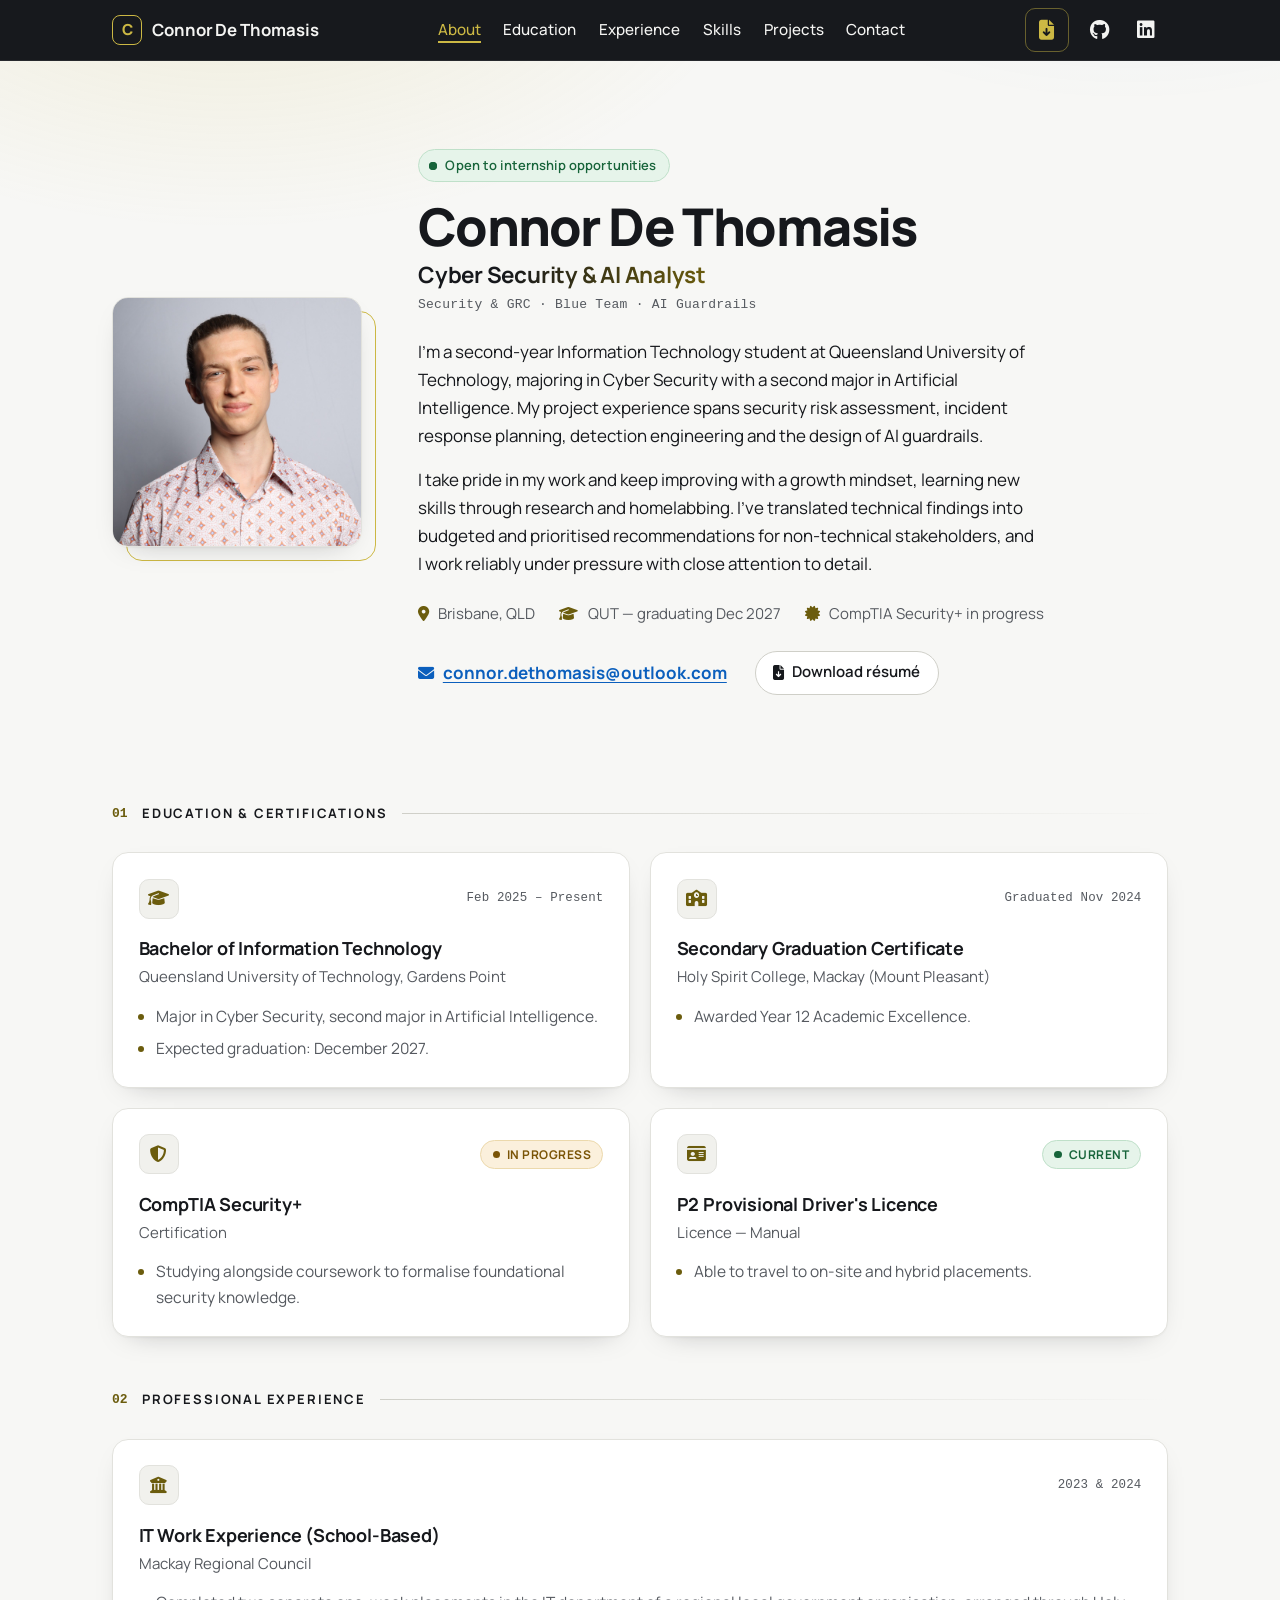
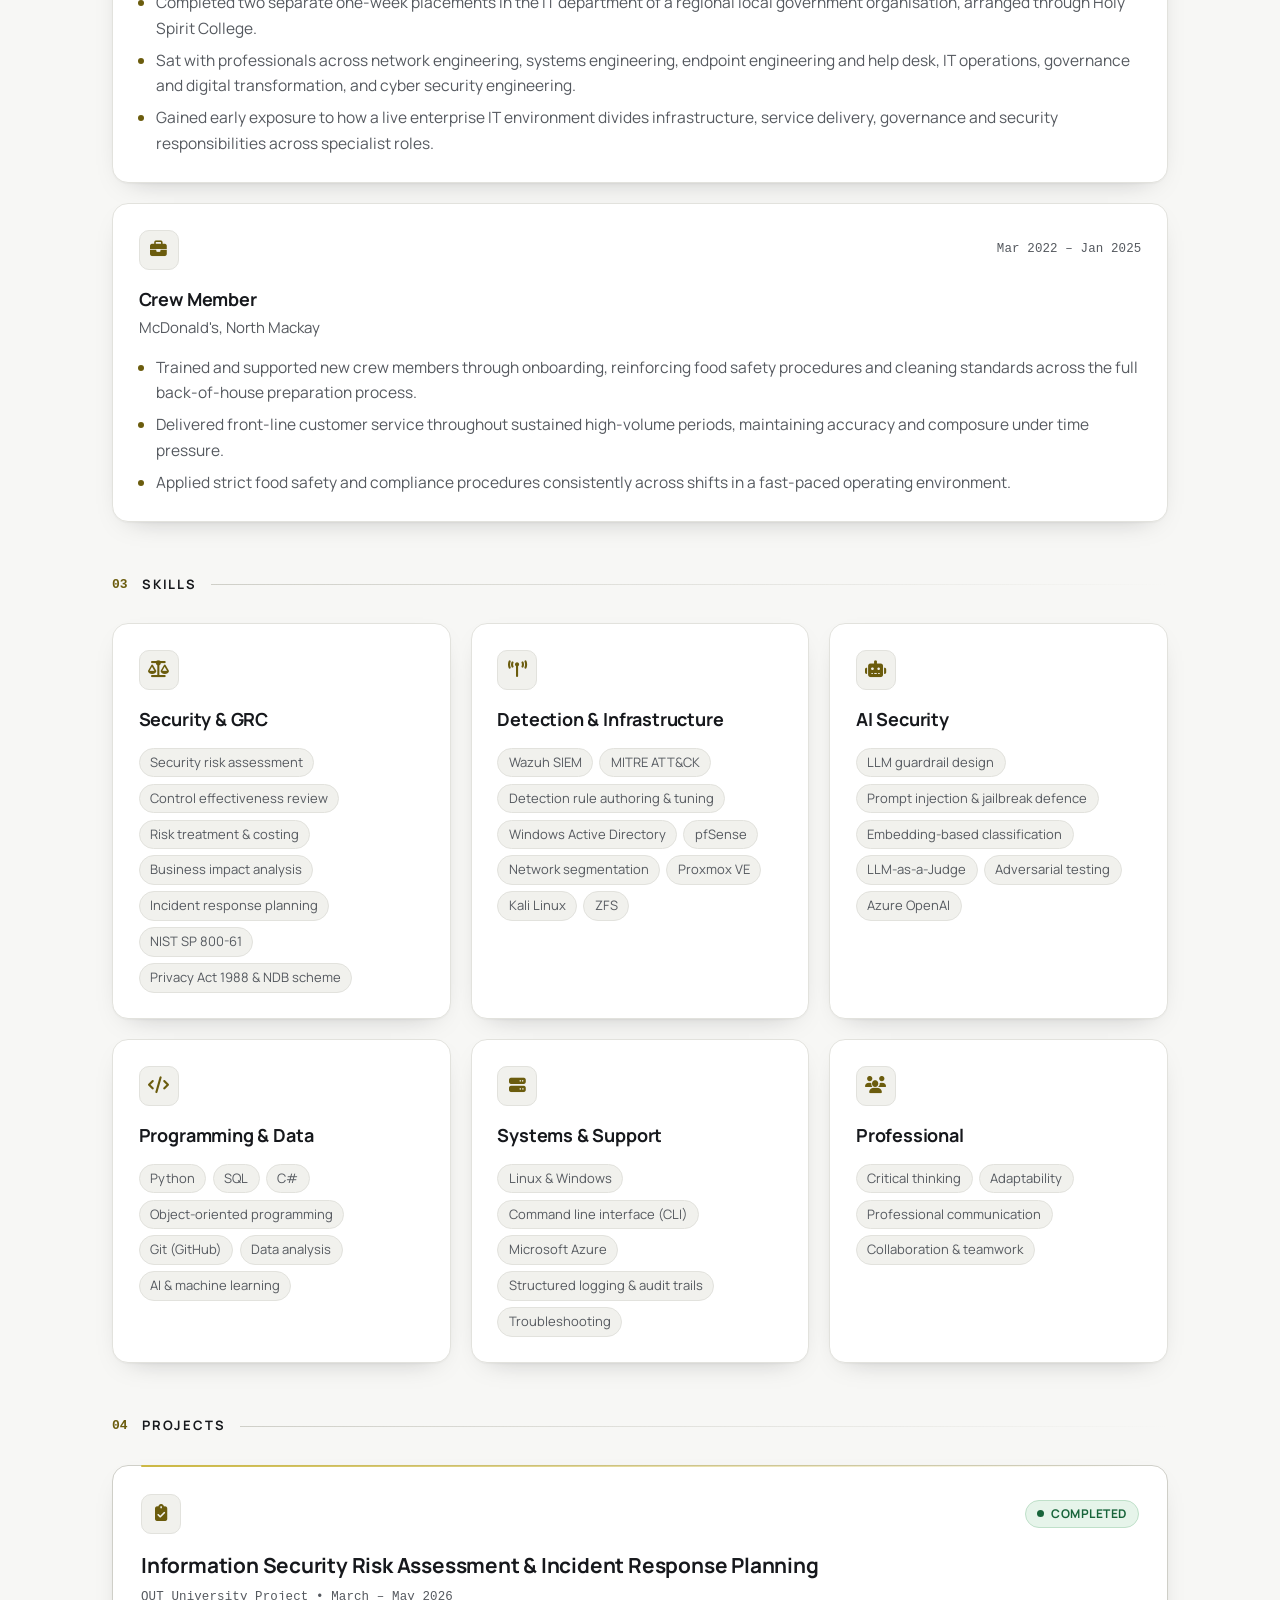
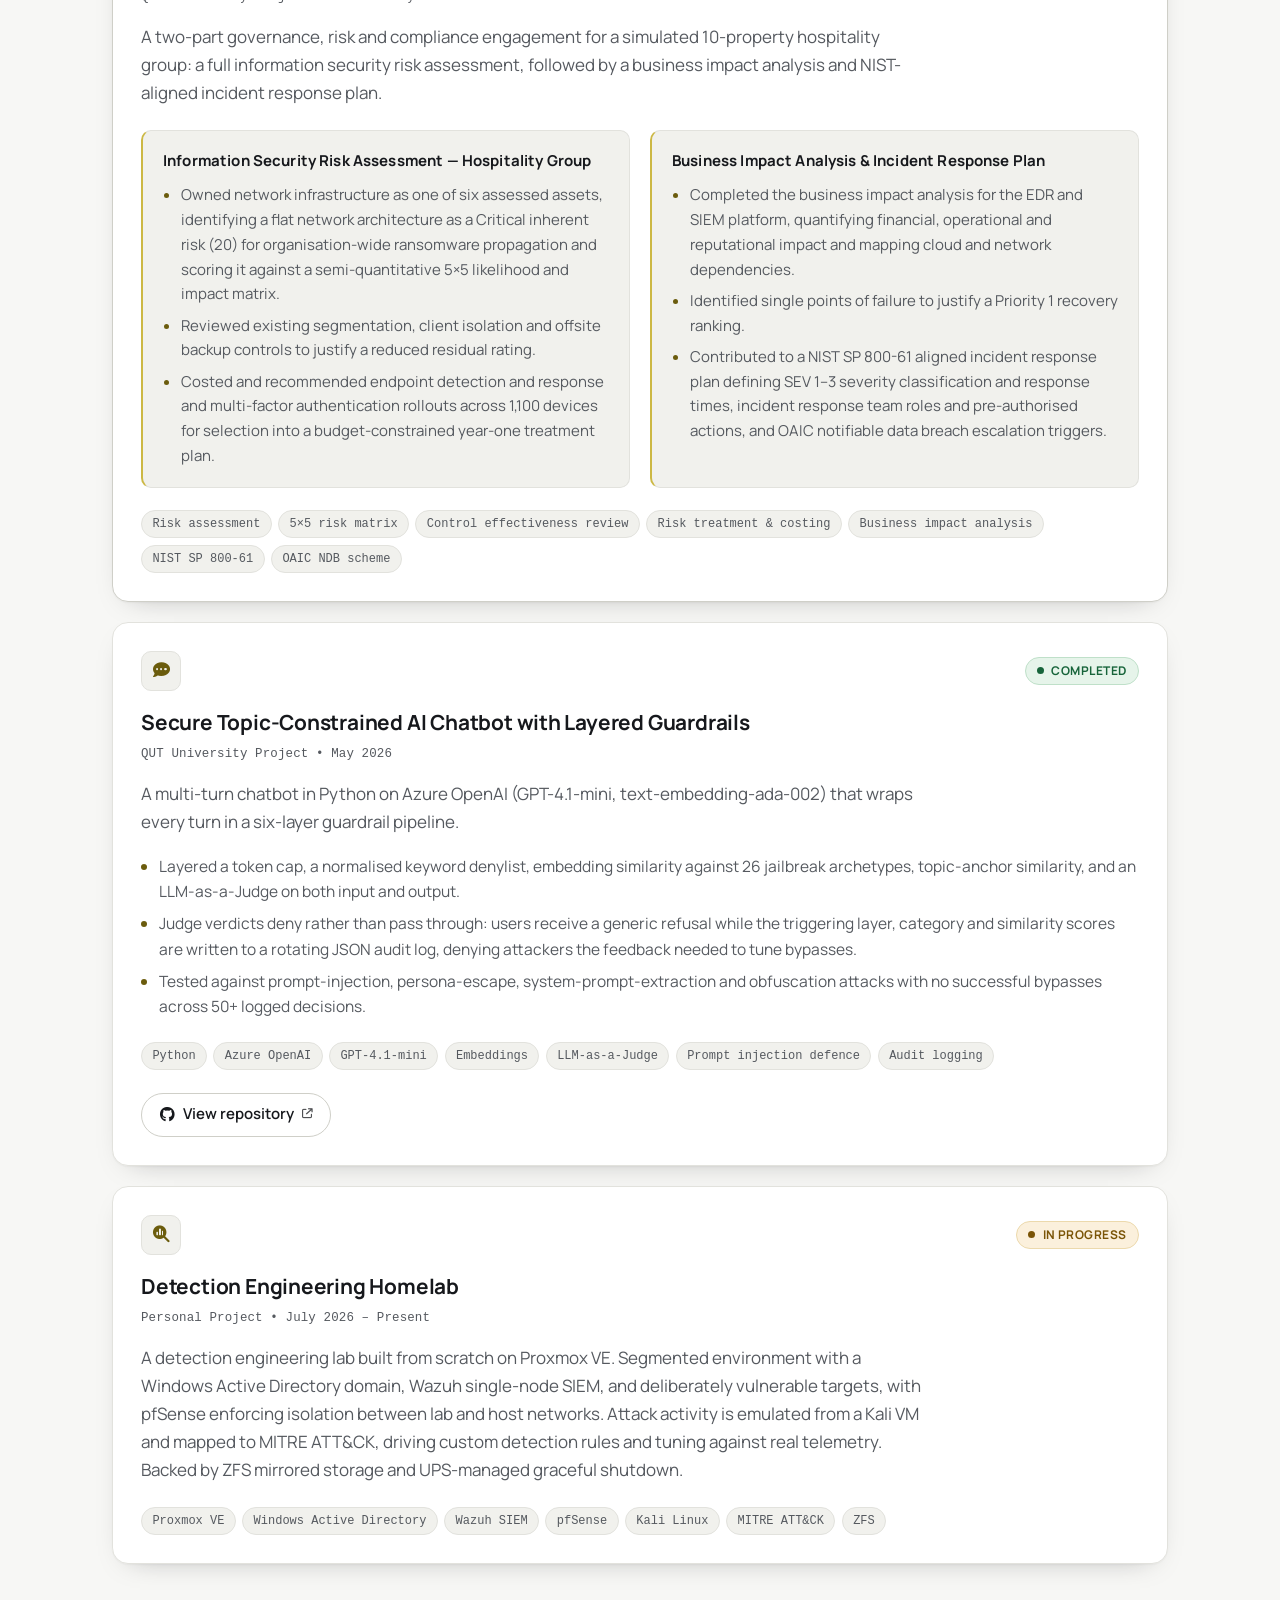
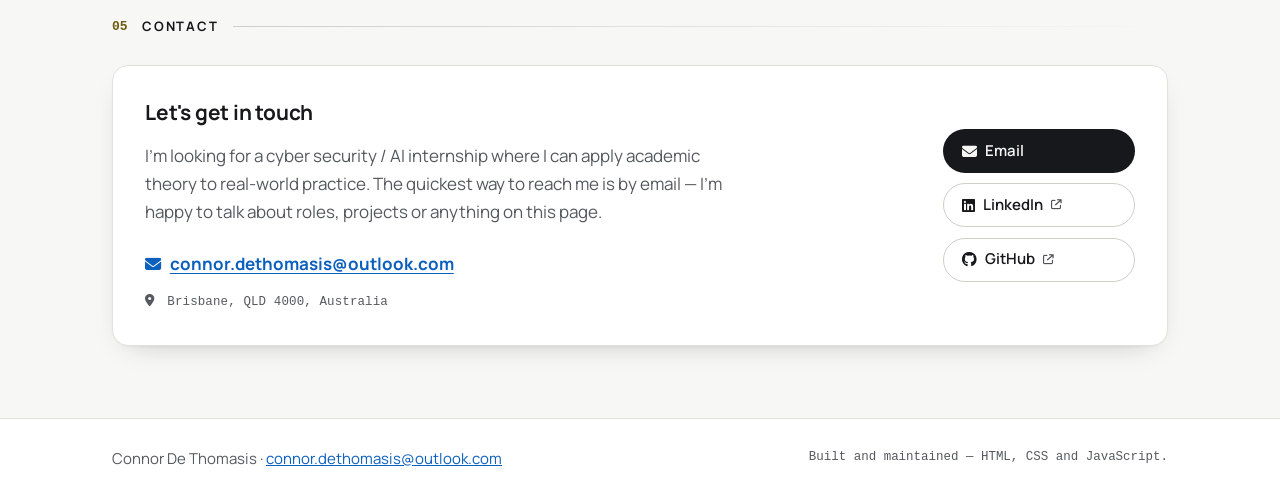
==== commit 023c3981: "Updated Resume and Work Experience Details" ====
--- a/index.html
+++ b/index.html
@@ -101,10 +101,10 @@
                         response planning, detection engineering and the design of AI guardrails.
                     </p>
                     <p class="lede">
-                        I take pride in my work and keep improving through extra research and homelabbing.
-                        I've translated technical findings into costed, prioritised recommendations for
-                        non-technical stakeholders, and I work reliably under pressure with close attention
-                        to detail.
+                        I take pride in my work and keep improving with a growth mindset, learning new
+                        skills through research and homelabbing. I've translated technical findings into
+                        budgeted and prioritised recommendations for non-technical stakeholders, and I work
+                        reliably under pressure with close attention to detail.
                     </p>
 
                     <ul class="hero-facts">
@@ -200,6 +200,24 @@
                 </div>
 
                 <div class="grid grid-1">
+                    <article class="card">
+                        <div class="card-top">
+                            <span class="card-icon" aria-hidden="true"><i class="fa-solid fa-building-columns"></i></span>
+                            <p class="meta">2023 &amp; 2024</p>
+                        </div>
+                        <h3>IT Work Experience (School-Based)</h3>
+                        <p class="card-org">Mackay Regional Council</p>
+                        <ul class="bullets">
+                            <li>Completed two separate one-week placements in the IT department of a regional local
+                                government organisation, arranged through Holy Spirit College.</li>
+                            <li>Sat with professionals across network engineering, systems engineering, endpoint
+                                engineering and help desk, IT operations, governance and digital transformation, and
+                                cyber security engineering.</li>
+                            <li>Gained early exposure to how a live enterprise IT environment divides infrastructure,
+                                service delivery, governance and security responsibilities across specialist roles.</li>
+                        </ul>
+                    </article>
+
                     <article class="card">
                         <div class="card-top">
                             <span class="card-icon" aria-hidden="true"><i class="fa-solid fa-briefcase"></i></span>
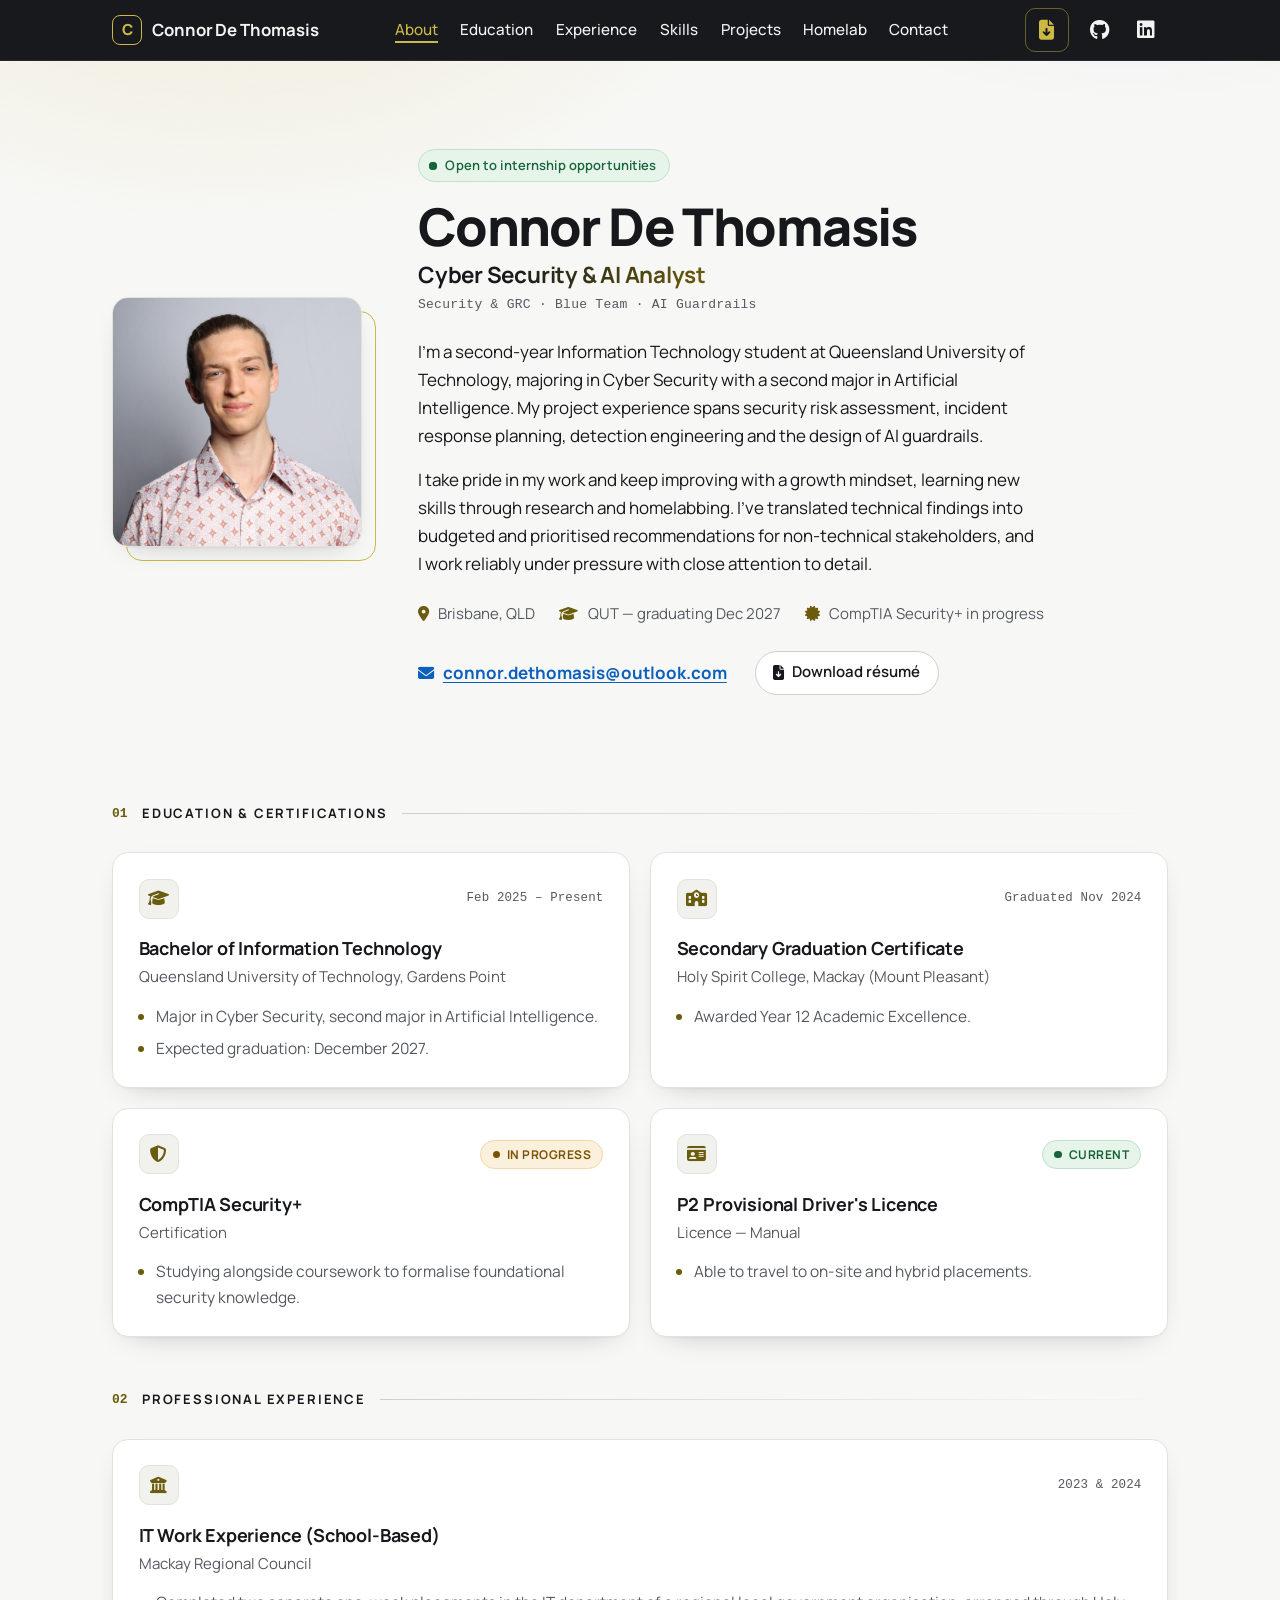
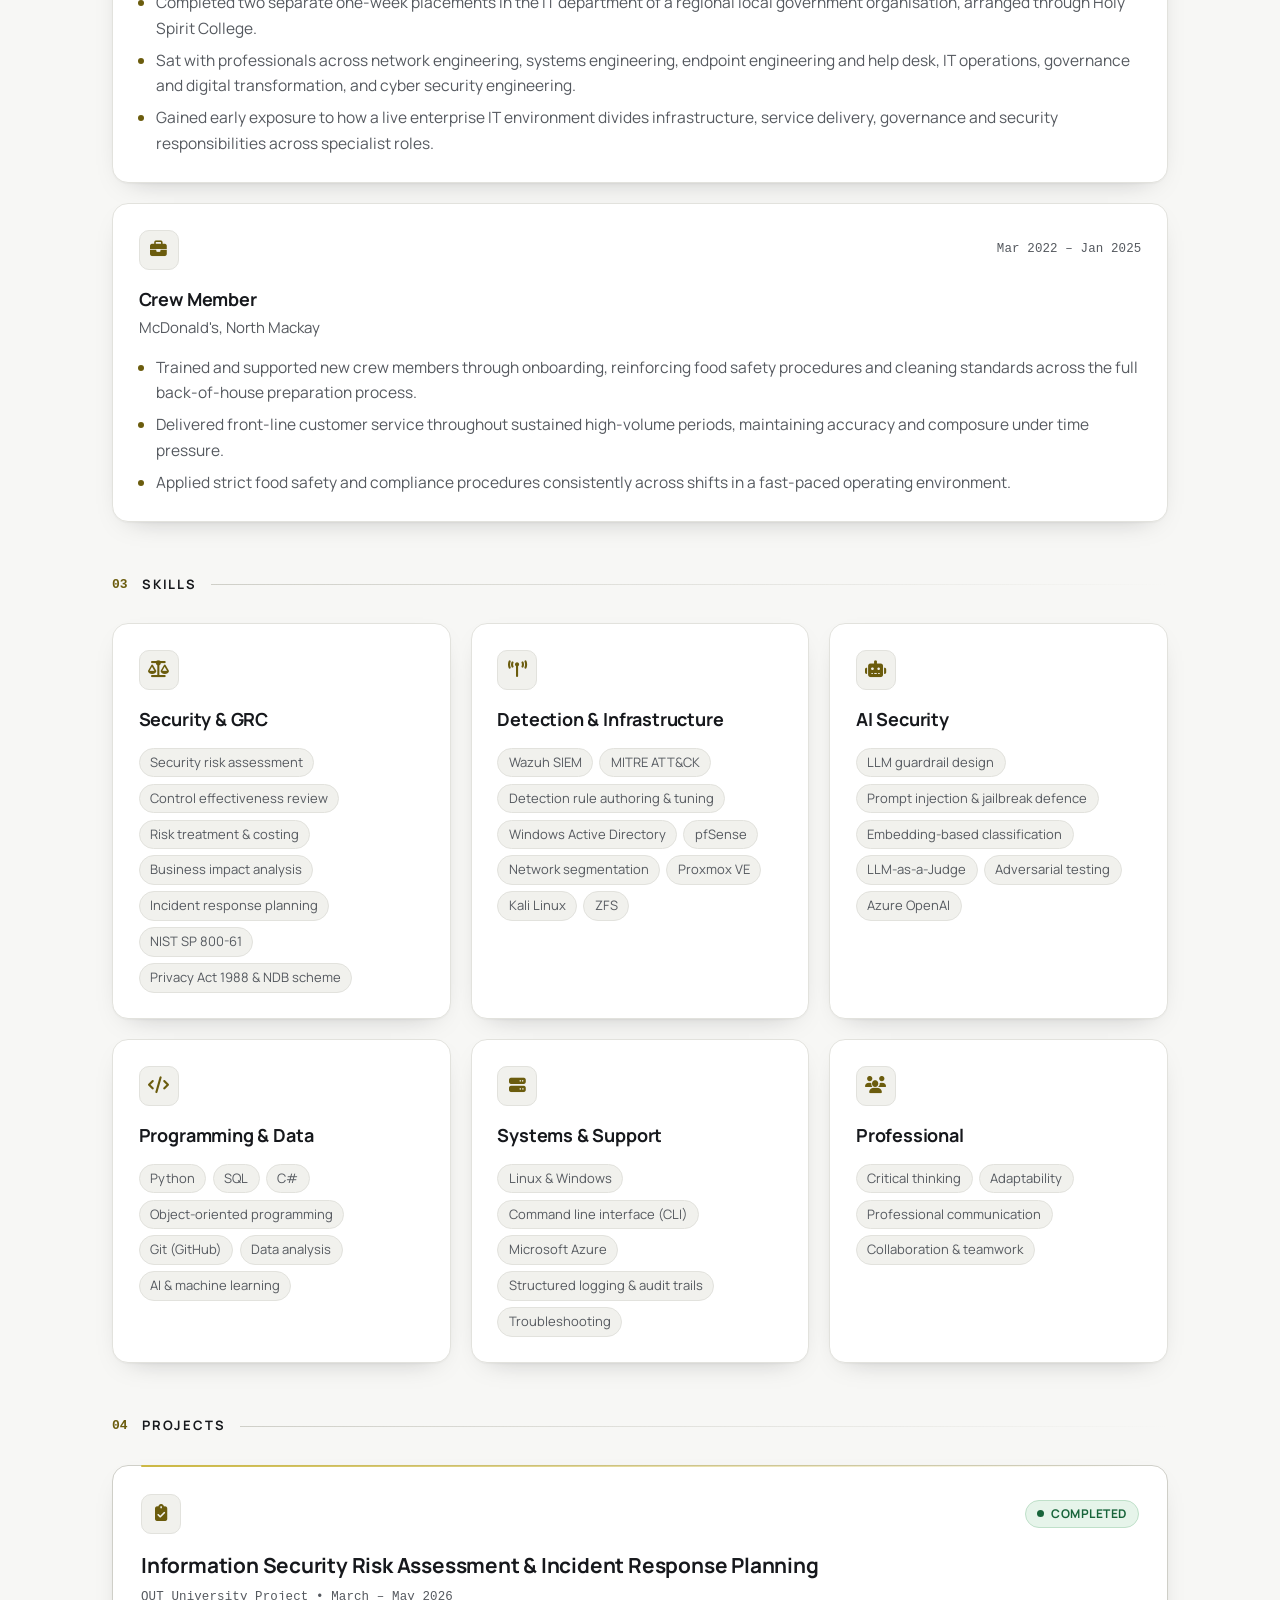
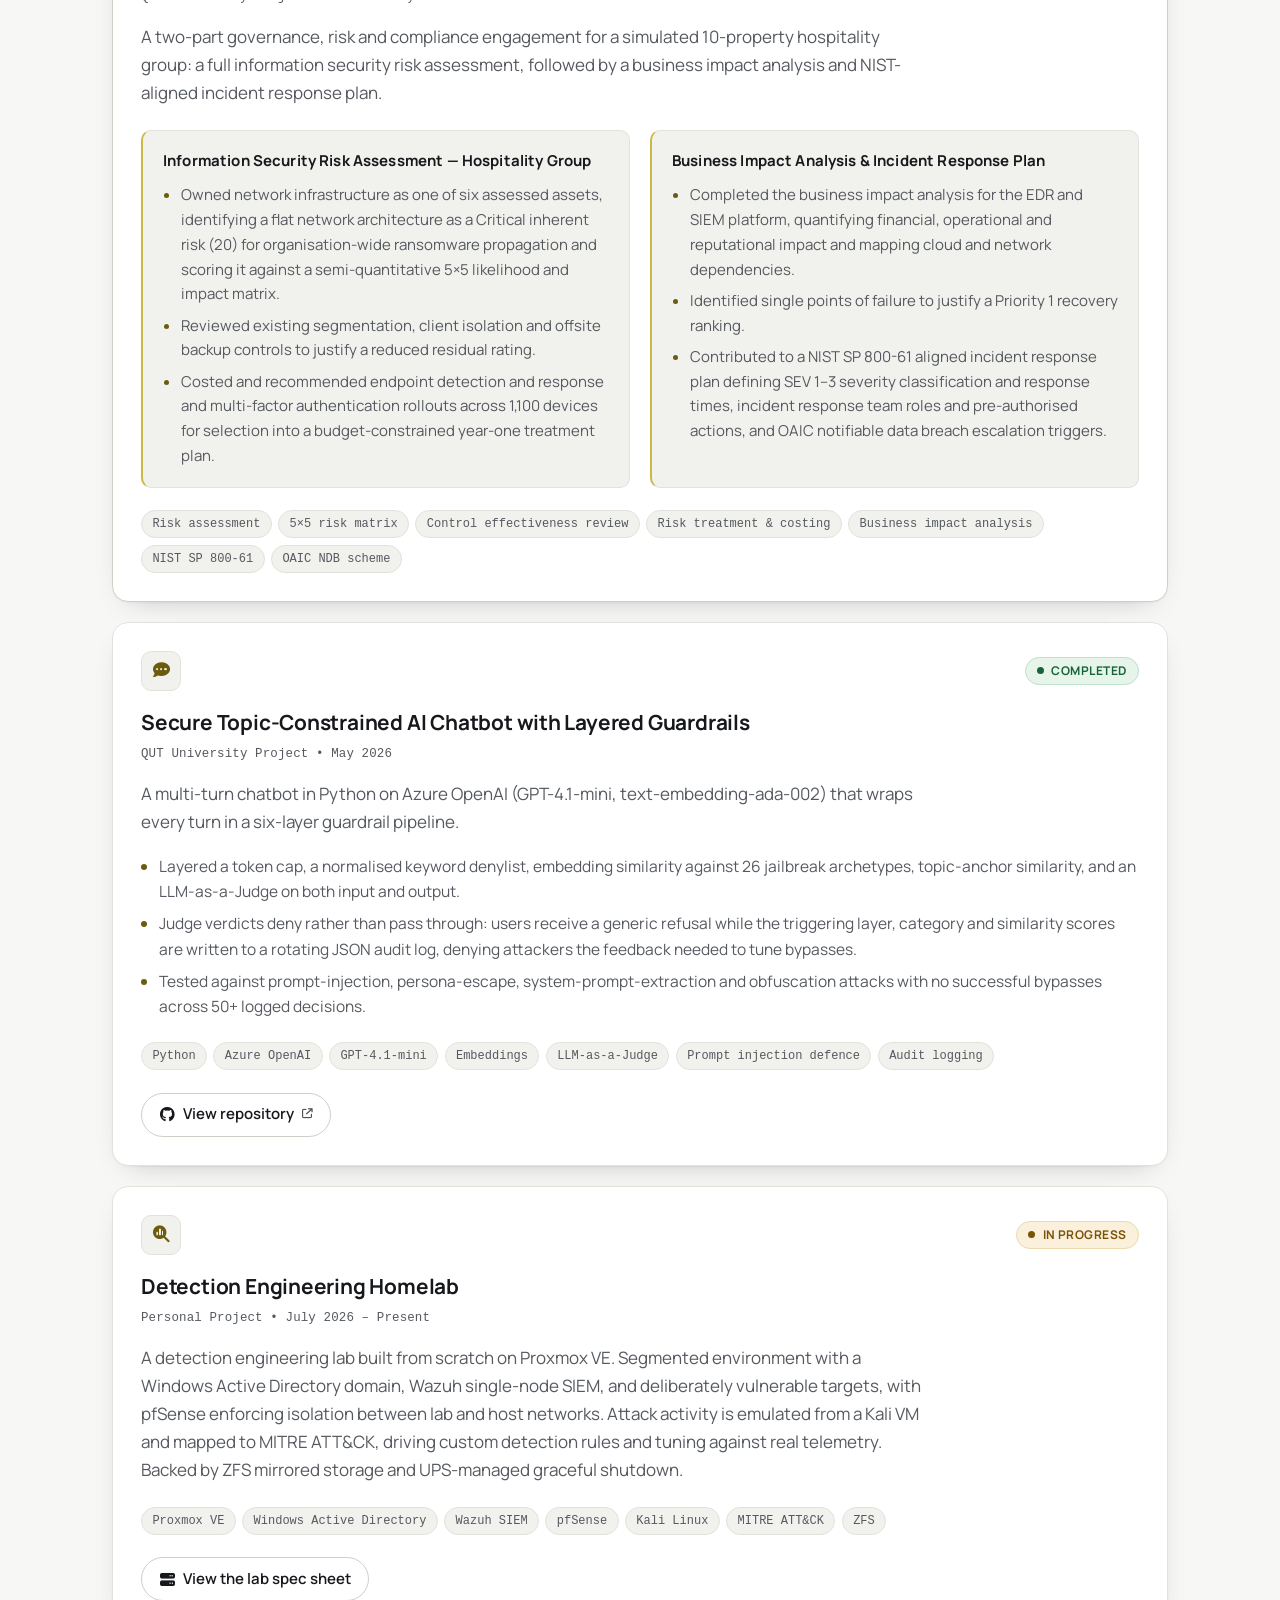
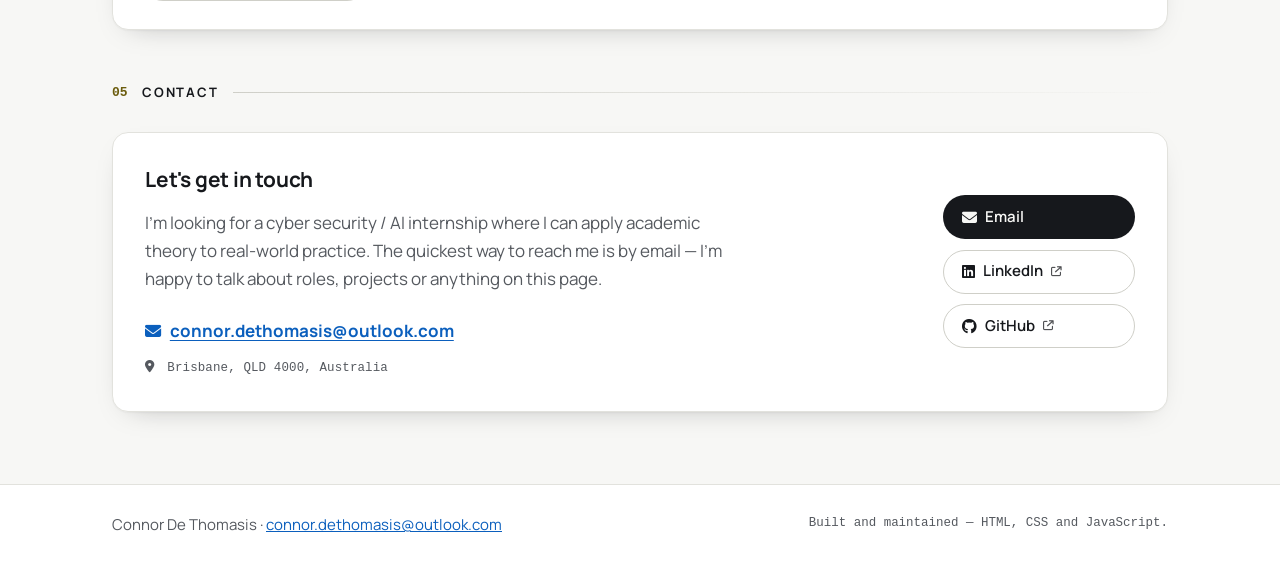
==== commit 284ccd22: "Added Homelab Spec Sheet" ====
--- a/index.html
+++ b/index.html
@@ -52,6 +52,7 @@
                         <li><a href="#experience">Experience</a></li>
                         <li><a href="#skills">Skills</a></li>
                         <li><a href="#projects">Projects</a></li>
+                        <li><a href="homelab.html">Homelab</a></li>
                         <li><a href="#contact">Contact</a></li>
                     </ul>
 
@@ -469,6 +470,13 @@
                             <li>MITRE ATT&amp;CK</li>
                             <li>ZFS</li>
                         </ul>
+
+                        <p class="card-links">
+                            <a class="btn btn-ghost" href="homelab.html">
+                                <i class="fa-solid fa-server" aria-hidden="true"></i>
+                                <span>View the lab spec sheet</span>
+                            </a>
+                        </p>
                     </article>
 
                 </div>
--- a/style.css
+++ b/style.css
@@ -724,6 +724,12 @@
   color: var(--wip-ink);
 }
 
+.status-plan {
+  background: var(--surface-2);
+  border-color: var(--rule-strong);
+  color: var(--ink-muted);
+}
+
 /* =========================================================
    Skills
    ========================================================= */
@@ -827,6 +833,473 @@
 }
 
 /* =========================================================
+   Homelab spec sheet (homelab.html)
+   ========================================================= */
+
+.lab-hero {
+  padding: 0.5rem 0 1rem;
+}
+
+.back-link {
+  margin: 0 0 1.5rem;
+  font-size: 0.9375rem;
+}
+
+.back-link a {
+  display: inline-flex;
+  align-items: center;
+  gap: 0.5rem;
+  min-height: 2.25rem;
+  font-weight: 600;
+  text-decoration: none;
+}
+
+.back-link a span {
+  text-decoration: underline;
+  text-underline-offset: 0.16em;
+}
+
+.back-link a:hover i {
+  transform: translateX(-3px);
+}
+
+.back-link i {
+  font-size: 0.85em;
+  transition: transform 0.2s ease;
+}
+
+.lab-eyebrow {
+  margin-bottom: 0.9rem;
+}
+
+.lab-hero .subtagline {
+  margin-bottom: 1.1rem;
+}
+
+.lab-badges {
+  display: flex;
+  flex-wrap: wrap;
+  align-items: center;
+  gap: 0.6rem 0.75rem;
+  margin-top: 1.6rem;
+}
+
+/* Sits beside a status pill, so it matches the pill metrics */
+.lab-badge {
+  display: inline-flex;
+  align-items: center;
+  gap: 0.5rem;
+  margin: 0;
+  padding: 0.2rem 0.8rem;
+  border: 1px solid var(--rule);
+  border-radius: 999px;
+  background: var(--surface-2);
+  color: var(--ink-muted);
+  font-size: 0.75rem;
+  font-weight: 600;
+  letter-spacing: 0.02em;
+}
+
+.lab-badge i {
+  color: var(--accent-ink);
+}
+
+/* --- Host plate --- */
+
+.lab-plate {
+  display: grid;
+  grid-template-columns: 140px minmax(0, 1fr);
+  gap: 1.5rem var(--gutter);
+  align-items: center;
+  padding: 2rem;
+}
+
+.lab-plate:hover {
+  transform: none;
+}
+
+.lab-sigil {
+  justify-self: center;
+}
+
+.lab-sigil svg {
+  display: block;
+  width: 130px;
+  height: 130px;
+}
+
+.lab-kicker {
+  margin: 0;
+  font-family: var(--mono);
+  font-size: 0.72rem;
+  font-weight: 600;
+  letter-spacing: 0.14em;
+  text-transform: uppercase;
+  color: var(--ink-muted);
+}
+
+.lab-host {
+  margin: 0.3rem 0 0;
+  font-size: 1.75rem;
+  letter-spacing: -0.02em;
+  color: var(--accent-ink);
+}
+
+.lab-host-note {
+  max-width: 52ch;
+  margin: 0.35rem 0 0;
+  color: var(--ink-muted);
+  font-size: 0.9375rem;
+}
+
+/* 1px gaps over a ruled background draw the cell grid */
+.lab-vitals {
+  display: grid;
+  grid-template-columns: repeat(3, minmax(0, 1fr));
+  gap: 1px;
+  margin: 1.35rem 0 0;
+  border: 1px solid var(--rule);
+  border-radius: var(--radius-sm);
+  background: var(--rule);
+  overflow: hidden;
+}
+
+.lab-vital {
+  padding: 0.7rem 0.9rem;
+  background: var(--surface-2);
+}
+
+.lab-vital dt {
+  font-family: var(--mono);
+  font-size: 0.7rem;
+  font-weight: 600;
+  letter-spacing: 0.12em;
+  text-transform: uppercase;
+  color: var(--ink-muted);
+}
+
+.lab-vital dd {
+  margin: 0.15rem 0 0;
+  font-size: 0.875rem;
+  font-weight: 600;
+  line-height: 1.45;
+}
+
+/* --- Toolbar above the accordions --- */
+
+.spec-bar {
+  display: flex;
+  flex-wrap: wrap;
+  align-items: center;
+  justify-content: space-between;
+  gap: 0.75rem 1.5rem;
+  margin-bottom: 1.1rem;
+}
+
+.spec-legend {
+  display: flex;
+  flex-wrap: wrap;
+  gap: 0.35rem 1.1rem;
+  margin: 0;
+  padding: 0;
+  list-style: none;
+  font-size: 0.8125rem;
+  color: var(--ink-muted);
+}
+
+.spec-legend li {
+  display: inline-flex;
+  align-items: center;
+  gap: 0.45rem;
+}
+
+.legend-dot {
+  width: 0.5rem;
+  height: 0.5rem;
+  border-radius: 50%;
+}
+
+.legend-dot.is-ok {
+  background: var(--ok-ink);
+}
+
+.legend-dot.is-wip {
+  background: var(--wip-ink);
+}
+
+.legend-dot.is-plan {
+  background: var(--rule-strong);
+}
+
+.spec-ctrls {
+  display: flex;
+  gap: 0.5rem;
+}
+
+.btn-mini {
+  min-height: 2.25rem;
+  padding: 0.3rem 0.85rem;
+  font-size: 0.8125rem;
+  cursor: pointer;
+  font-family: inherit;
+}
+
+/* --- System accordions --- */
+
+.sys {
+  border: 1px solid var(--rule);
+  border-radius: var(--radius);
+  background: var(--surface);
+  box-shadow: var(--shadow);
+  overflow: hidden;
+  transition: border-color 0.2s ease, box-shadow 0.2s ease;
+}
+
+.sys + .sys {
+  margin-top: 0.85rem;
+}
+
+.sys.is-open {
+  border-color: var(--rule-strong);
+  box-shadow: var(--shadow-lift);
+}
+
+.sys-head {
+  display: grid;
+  grid-template-columns: auto minmax(0, 1fr) auto;
+  align-items: center;
+  gap: 1rem;
+  width: 100%;
+  padding: 1rem 1.25rem;
+  border: 0;
+  background: transparent;
+  color: inherit;
+  font-family: inherit;
+  text-align: left;
+  cursor: pointer;
+  transition: background-color 0.2s ease;
+}
+
+.sys-head:hover {
+  background: var(--surface-2);
+}
+
+/* The card clips its corners, so the ring has to sit inside */
+.sys-head:focus-visible {
+  outline-offset: -3px;
+  border-radius: 0;
+}
+
+.sys.is-open .sys-head {
+  background: var(--surface-2);
+  border-bottom: 1px solid var(--rule);
+}
+
+.sys-code {
+  min-width: 3.4rem;
+  padding: 0.3rem 0.5rem;
+  border: 1px solid var(--rule-strong);
+  border-radius: var(--radius-sm);
+  background: var(--surface-2);
+  color: var(--accent-ink);
+  font-family: var(--mono);
+  font-size: 0.7rem;
+  font-weight: 700;
+  letter-spacing: 0.08em;
+  text-align: center;
+}
+
+.sys.is-open .sys-code {
+  background: var(--surface);
+}
+
+.sys-title {
+  display: block;
+  font-size: 1.0625rem;
+  font-weight: 700;
+  line-height: 1.35;
+  letter-spacing: -0.01em;
+}
+
+.sys-sub {
+  display: block;
+  margin-top: 0.1rem;
+  font-size: 0.875rem;
+  color: var(--ink-muted);
+}
+
+.sys-stat {
+  display: flex;
+  align-items: center;
+  gap: 0.9rem;
+}
+
+.sys-caret {
+  flex: none;
+  color: var(--ink-muted);
+  transition: transform 0.25s ease;
+}
+
+.sys.is-open .sys-caret {
+  transform: rotate(90deg);
+}
+
+/* Animating grid rows lets the panel size itself to its content */
+.sys-body-wrap {
+  display: grid;
+  grid-template-rows: 0fr;
+  transition: grid-template-rows 0.3s ease;
+}
+
+.sys.is-open .sys-body-wrap {
+  grid-template-rows: 1fr;
+}
+
+.sys-body-inner {
+  overflow: hidden;
+}
+
+.sys-body {
+  padding: 1.1rem 1.25rem 1.35rem;
+}
+
+/* --- Spec tables --- */
+
+.spec {
+  width: 100%;
+  border-collapse: collapse;
+  font-size: 0.9375rem;
+}
+
+.spec tr + tr {
+  border-top: 1px solid var(--rule);
+}
+
+.spec th {
+  width: 12rem;
+  padding: 0.7rem 1.25rem 0.7rem 0;
+  font-family: var(--mono);
+  font-size: 0.72rem;
+  font-weight: 600;
+  letter-spacing: 0.06em;
+  text-transform: uppercase;
+  color: var(--ink-muted);
+  text-align: left;
+  vertical-align: top;
+  white-space: nowrap;
+}
+
+.spec td {
+  padding: 0.7rem 0;
+  vertical-align: top;
+}
+
+.spec .mono {
+  font-family: var(--mono);
+  font-size: 0.875rem;
+}
+
+.spec small {
+  display: block;
+  margin-top: 0.3rem;
+  color: var(--ink-muted);
+  font-size: 0.875rem;
+  line-height: 1.55;
+}
+
+.flag {
+  display: inline-block;
+  margin-left: 0.4rem;
+  padding: 0.05rem 0.55rem;
+  border: 1px solid var(--wip-border);
+  border-radius: 999px;
+  background: var(--wip-bg);
+  color: var(--wip-ink);
+  font-family: var(--mono);
+  font-size: 0.7rem;
+  font-weight: 600;
+  white-space: nowrap;
+}
+
+.flag-ok {
+  border-color: var(--ok-border);
+  background: var(--ok-bg);
+  color: var(--ok-ink);
+}
+
+/* Shares the accent edge of .project-part */
+.note {
+  margin: 1.2rem 0 0;
+  padding: 0.9rem 1.1rem;
+  border: 1px solid var(--rule);
+  border-left: 2px solid var(--accent);
+  border-radius: var(--radius-sm);
+  background: var(--surface-2);
+  color: var(--ink-muted);
+  font-size: 0.9375rem;
+}
+
+.note b {
+  color: var(--ink);
+}
+
+/* --- Capacity meters --- */
+
+.slots {
+  display: grid;
+  gap: 1rem;
+  margin: 1.3rem 0 0;
+  padding: 0;
+  list-style: none;
+}
+
+.slot {
+  display: grid;
+  grid-template-columns: 8.5rem minmax(0, 22rem) auto;
+  align-items: center;
+  gap: 0.35rem 1.25rem;
+}
+
+.slot-label {
+  font-family: var(--mono);
+  font-size: 0.8125rem;
+}
+
+.meter {
+  display: flex;
+  gap: 3px;
+  height: 0.95rem;
+  padding: 3px;
+  border: 1px solid var(--rule);
+  border-radius: 999px;
+  background: var(--surface-2);
+}
+
+.pip {
+  flex: 1;
+  border-radius: 999px;
+}
+
+.pip-used {
+  background: var(--accent);
+}
+
+.pip-free {
+  border: 1px dashed var(--rule-strong);
+}
+
+.slot-amt {
+  font-family: var(--mono);
+  font-size: 0.75rem;
+  color: var(--ink-muted);
+  white-space: nowrap;
+}
+
+.lab-expansion:hover {
+  transform: none;
+}
+
+/* =========================================================
    Contact
    ========================================================= */
 
@@ -922,9 +1395,9 @@
   .grid-3 {
     grid-template-columns: repeat(2, minmax(0, 1fr));
   }
-}
-
-@media (max-width: 62rem) {
+
+  /* The bar runs out of room before the page does, so it collapses on its
+     own breakpoint — keep in step with the matchMedia query in script.js */
   .nav-inner {
     padding: 0.5rem 1.5rem;
   }
@@ -996,7 +1469,9 @@
     gap: 0.5rem;
     padding-top: 0.6rem;
   }
-
+}
+
+@media (max-width: 62rem) {
   .hero {
     grid-template-columns: minmax(0, 1fr);
     gap: 2rem;
@@ -1027,6 +1502,25 @@
     align-items: start;
   }
 
+  .lab-plate {
+    grid-template-columns: minmax(0, 1fr);
+    gap: 1.25rem;
+    padding: 1.5rem;
+  }
+
+  .lab-sigil {
+    justify-self: start;
+  }
+
+  .lab-sigil svg {
+    width: 104px;
+    height: 104px;
+  }
+
+  .lab-vitals {
+    grid-template-columns: repeat(2, minmax(0, 1fr));
+  }
+
   .contact-actions {
     flex-direction: row;
     flex-wrap: wrap;
@@ -1061,6 +1555,50 @@
 
   .contact-actions {
     flex-direction: column;
+  }
+
+  .lab-plate {
+    padding: 1.25rem;
+  }
+
+  .lab-vitals {
+    grid-template-columns: minmax(0, 1fr);
+  }
+
+  /* Status drops to its own row so the pill keeps its nowrap width */
+  .sys-head {
+    grid-template-columns: auto minmax(0, 1fr);
+    gap: 0.6rem 0.75rem;
+    padding: 0.9rem 1rem;
+  }
+
+  .sys-stat {
+    grid-column: 1 / -1;
+    justify-content: space-between;
+  }
+
+  .sys-body {
+    padding: 1rem 1rem 1.2rem;
+  }
+
+  .spec tr,
+  .spec th,
+  .spec td {
+    display: block;
+  }
+
+  .spec th {
+    width: auto;
+    padding: 0.7rem 0 0.15rem;
+    white-space: normal;
+  }
+
+  .spec td {
+    padding: 0 0 0.7rem;
+  }
+
+  .slot {
+    grid-template-columns: minmax(0, 1fr);
   }
 }
 
@@ -1076,7 +1614,33 @@
 
   .card:hover,
   .btn:hover,
-  .nav-icon:hover {
+  .nav-icon:hover,
+  .back-link a:hover i {
     transform: none;
   }
 }
+
+/* =========================================================
+   Print — the spec sheet is meant to survive a paper copy
+   ========================================================= */
+
+@media print {
+  .navbar,
+  .skip-link,
+  .spec-ctrls,
+  .sys-caret,
+  .back-link {
+    display: none;
+  }
+
+  .card,
+  .sys {
+    box-shadow: none;
+    break-inside: avoid;
+  }
+
+  /* Every panel prints, whatever was open on screen */
+  .sys-body-wrap {
+    grid-template-rows: 1fr !important;
+  }
+}
